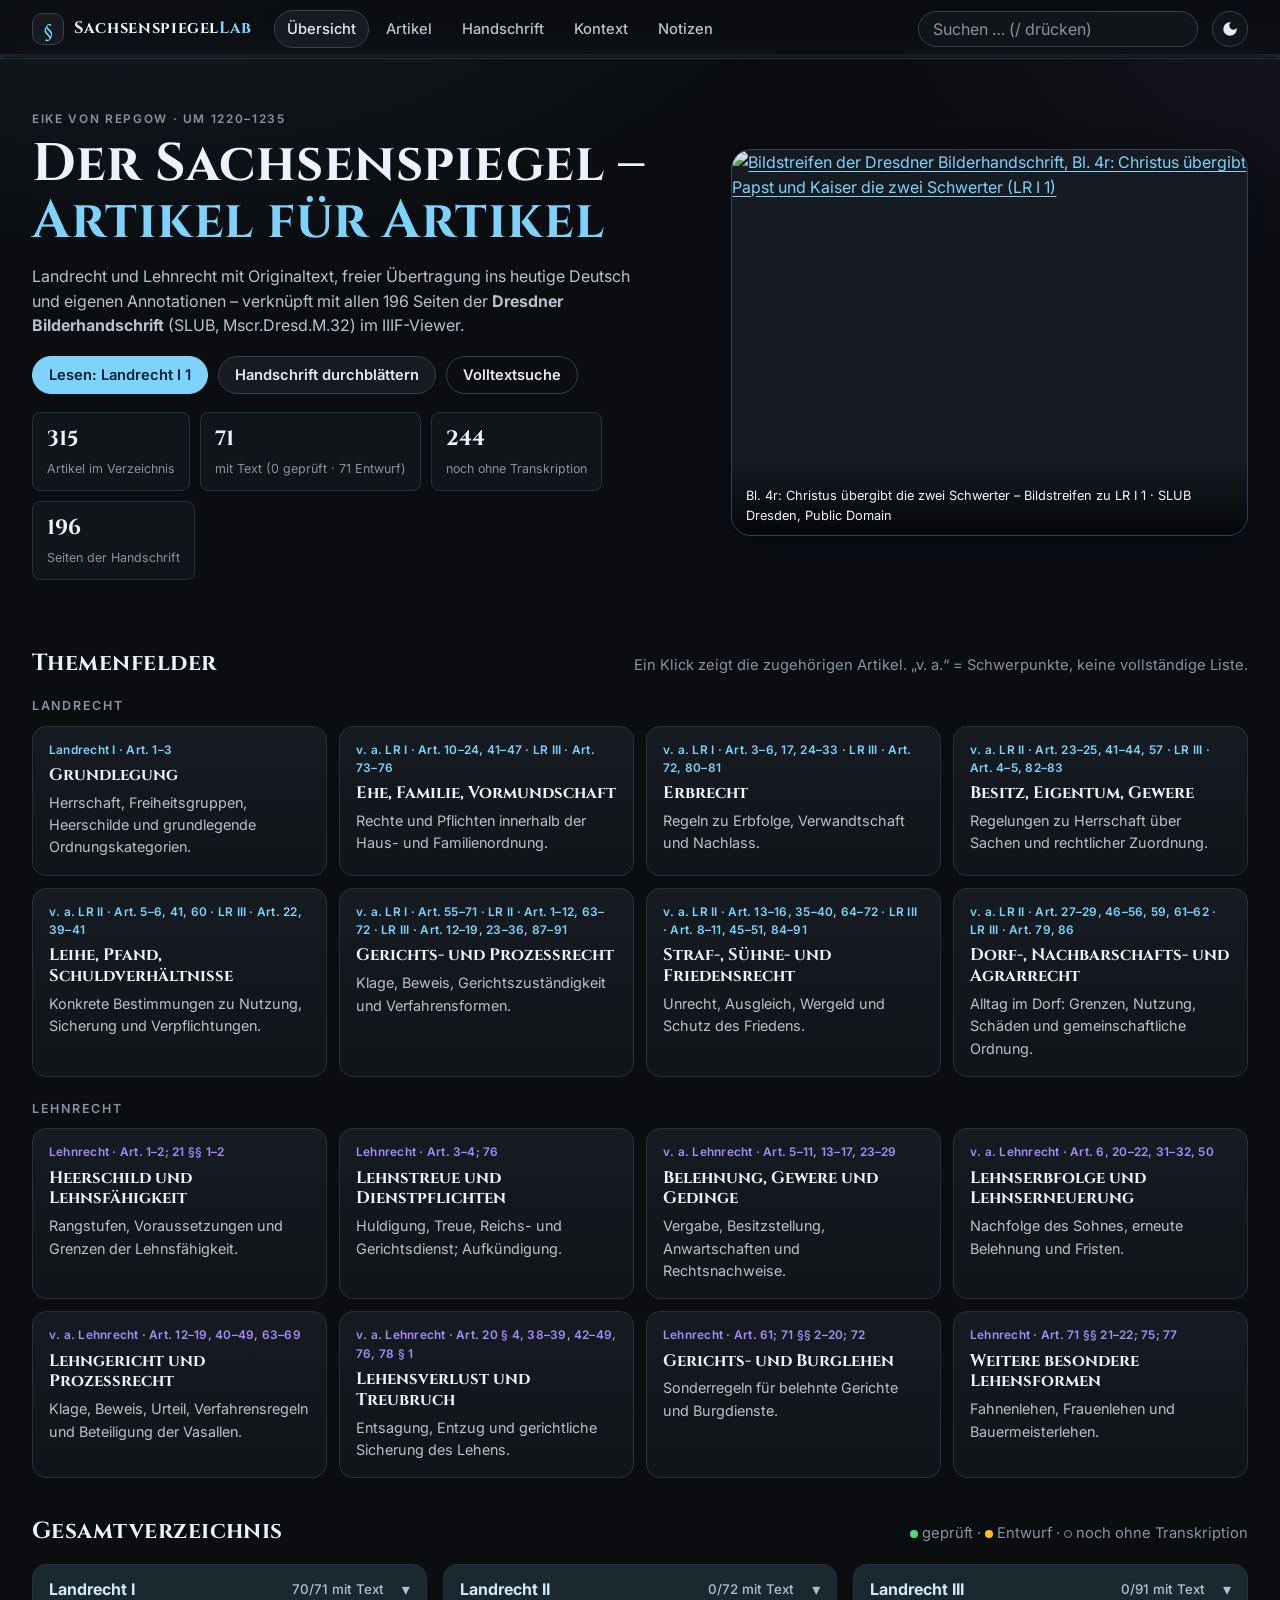
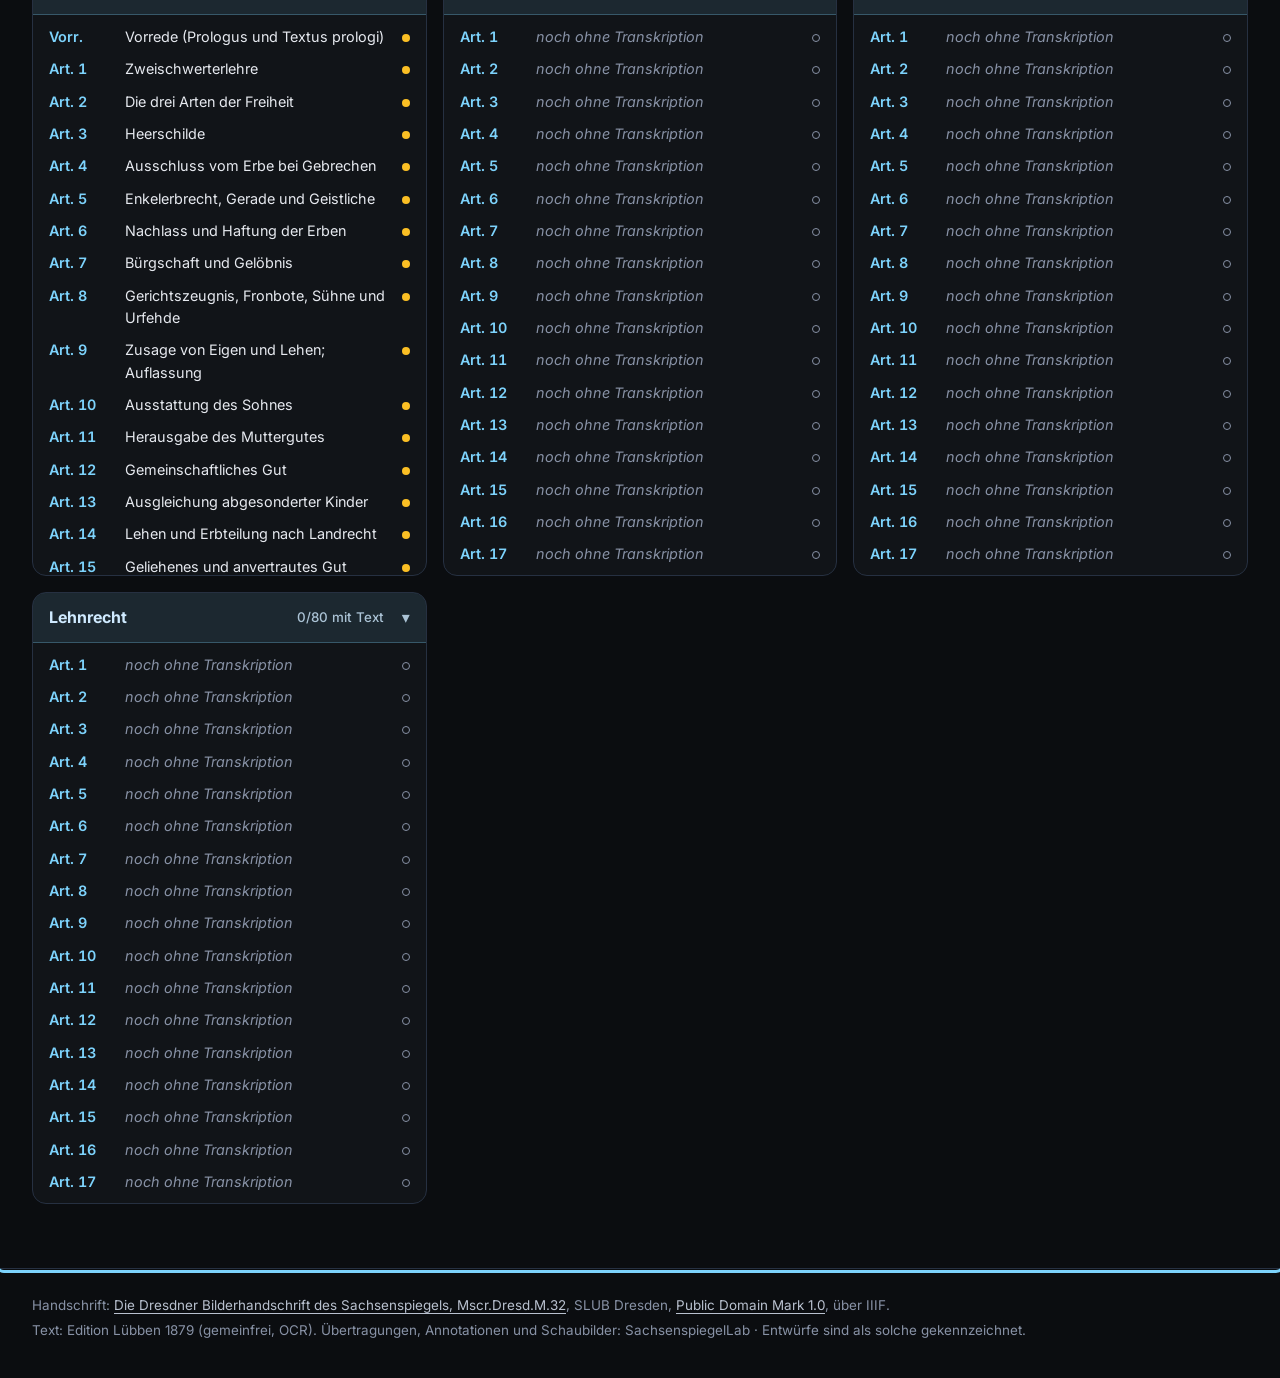
==== index.html @ a77be61c "feat: SachsenspiegelLab Etappe (a) – App-Gerüst, Daten und Landrecht I - Statische App (Hash-Routing" ====
<!doctype html>
<html lang="de" data-theme="dark">
<head>
  <meta charset="utf-8" />
  <meta name="viewport" content="width=device-width, initial-scale=1" />
  <title>SachsenspiegelLab</title>
  <meta name="description" content="Der Sachsenspiegel Artikel für Artikel: Originaltext, Übertragung ins heutige Deutsch, eigene Annotationen und die Dresdner Bilderhandschrift (SLUB) im IIIF-Viewer." />
  <link rel="icon" href="assets/favicon.svg" type="image/svg+xml" />
  <link rel="preconnect" href="https://fonts.googleapis.com" />
  <link rel="preconnect" href="https://fonts.gstatic.com" crossorigin />
  <link href="https://fonts.googleapis.com/css2?family=Cinzel:wght@500;700&family=EB+Garamond:ital,wght@0,400;0,500;1,400&family=Inter:wght@300;400;500;600;700&display=swap" rel="stylesheet" />
  <!-- Gemeinsamer Seitenkopf von datenflix007.github.io (Stil) -->
  <link rel="stylesheet" href="https://datenflix007.github.io/shared/site-shell.css" />
  <link rel="stylesheet" href="css/tokens.css" />
  <link rel="stylesheet" href="css/layout.css" />
  <link rel="stylesheet" href="css/components.css" />
  <script>
    // Theme vor dem ersten Rendern setzen (verhindert Aufblitzen)
    try {
      var t = localStorage.getItem("ssl.theme");
      if (t === "light" || t === "dark") document.documentElement.dataset.theme = t;
    } catch (e) {}
  </script>
  <!-- Gemeinsamer Seitenkopf von datenflix007.github.io -->
  <script src="https://datenflix007.github.io/shared/site-header.js" defer></script>
  <!-- OpenSeadragon 4.1.1 (fixierte Version) für Zoom/Pan der IIIF-Bilder -->
  <script src="https://cdnjs.cloudflare.com/ajax/libs/openseadragon/4.1.1/openseadragon.min.js" defer></script>
  <script type="module" src="js/app.js"></script>
</head>
<body>
  <a class="skip-link" href="#main">Zum Inhalt springen</a>

  <div class="app-bar" role="banner">
    <div class="app-bar__inner">
      <a class="app-brand" href="#home" aria-label="SachsenspiegelLab – Startseite">
        <span class="app-brand__mark" aria-hidden="true">§</span>
        <span class="app-brand__text">Sachsenspiegel<span>Lab</span></span>
      </a>
      <nav class="app-nav" aria-label="Bereiche">
        <a href="#home" data-nav="home">Übersicht</a>
        <a href="#article/lr-i-1" data-nav="article">Artikel</a>
        <a href="#manuscript" data-nav="manuscript">Handschrift</a>
        <a href="#context" data-nav="context">Kontext</a>
        <a href="#notes" data-nav="notes">Notizen</a>
      </nav>
      <form class="app-search" role="search" action="#" data-quick-search>
        <label class="visually-hidden" for="quickSearch">Volltextsuche</label>
        <input id="quickSearch" type="search" placeholder="Suchen … (/ drücken)" autocomplete="off" />
      </form>
      <button class="icon-btn" type="button" data-theme-toggle aria-label="Farbschema wechseln" title="Hell/Dunkel">
        <svg viewBox="0 0 24 24" width="18" height="18" aria-hidden="true"><path fill="currentColor" d="M12 3a9 9 0 1 0 9 9c0-.46-.04-.92-.1-1.36a5.39 5.39 0 0 1-4.4 2.26 5.4 5.4 0 0 1-3.14-9.8c-.44-.06-.9-.1-1.36-.1z"/></svg>
      </button>
    </div>
  </div>

  <main id="main" tabindex="-1">
    <div class="boot" data-boot>
      <span class="boot__spinner" aria-hidden="true"></span>
      <p>Lade Sachsenspiegel …</p>
    </div>
    <noscript><p class="notice">Diese Seite benötigt JavaScript.</p></noscript>
  </main>

  <footer class="app-footer">
    <div class="app-footer__inner">
      <p>
        Handschrift: <a href="https://sachsen.digital/werk/6439" target="_blank" rel="noopener">Die Dresdner Bilderhandschrift des Sachsenspiegels, Mscr.Dresd.M.32</a>,
        SLUB Dresden, <a href="https://creativecommons.org/publicdomain/mark/1.0/" target="_blank" rel="noopener">Public Domain Mark 1.0</a>, über IIIF.
      </p>
      <p>
        Text: Edition Lübben 1879 (gemeinfrei, OCR). Übertragungen, Annotationen und Schaubilder: SachsenspiegelLab · Entwürfe sind als solche gekennzeichnet.
      </p>
    </div>
  </footer>

  <div class="toast" role="status" aria-live="polite" data-toast hidden></div>
</body>
</html>
---- css/tokens.css ----
/* =========================================================
   SachsenspiegelLab – Design Tokens
   Dunkel: angelehnt an datenflix007.github.io (Inter, Cinzel, Cyan/Violett)
   Hell „Pergament“: Indigo + Hellblau der Tafelbilder auf Pergamentgrund
   ========================================================= */

:root {
  --font-ui: Inter, system-ui, -apple-system, "Segoe UI", Roboto, Helvetica, Arial, sans-serif;
  --font-display: Cinzel, "Trajan Pro", Georgia, serif;
  --font-source: "EB Garamond", Garamond, Georgia, "Times New Roman", serif;

  --radius-s: 8px;
  --radius: 14px;
  --radius-l: 20px;
  --maxw: 1320px;
  --gutter: clamp(16px, 3vw, 32px);
  --shell-offset: 0px;
  --appbar-h: 58px;
  --ease: cubic-bezier(.2, .7, .2, 1);

  /* Diagrammfarben (Schaubilder) */
  --c-lehn: #3b82c4;
  --c-land: #2f8f5b;
  --c-heck: #c9902c;
  --c-violet: #8b6fd6;
}

/* ---------- Dunkel (Standard) ---------- */
:root,
:root[data-theme="dark"] {
  color-scheme: dark;
  --bg: #0b0d10;
  --bg-2: #0e1116;
  --surface: #111418;
  --surface-2: #161b22;
  --surface-3: #1c232d;
  --line: #263041;
  --line-strong: #334155;
  --text: #e6e9ef;
  --text-2: #b9c1cf;
  --muted: #8892a6;
  --accent: #7dd3fc;
  --accent-2: #a78bfa;
  --accent-ink: #04202f;
  --heading: #eef2ff;
  --bar: rgba(125, 211, 252, .10);
  --bar-line: rgba(125, 211, 252, .28);
  --bar-text: #cfeaff;
  --source-bg: #14161c;
  --source-text: #efe6cf;
  --mark: rgba(250, 204, 21, .32);
  --ok: #4ade80;
  --warn: #fbbf24;
  --bad: #f87171;
  --shadow: 0 10px 30px rgba(2, 6, 23, .45);
  --glow: radial-gradient(1200px 600px at 10% -10%, rgba(125, 211, 252, .08), transparent 60%),
          radial-gradient(900px 500px at 110% 0%, rgba(167, 139, 250, .08), transparent 60%);
}

/* ---------- Hell „Pergament“ ---------- */
:root[data-theme="light"] {
  color-scheme: light;
  --bg: #f3ecdb;
  --bg-2: #efe6d0;
  --surface: #fbf7ee;
  --surface-2: #f6f0e2;
  --surface-3: #ece3cf;
  --line: #ddd2bb;
  --line-strong: #c9bb9c;
  --text: #1d1b2b;
  --text-2: #3b3850;
  --muted: #6b6679;
  --accent: #1f3a8a;
  --accent-2: #6d4fc2;
  --accent-ink: #ffffff;
  --heading: #16205a;
  --bar: #dce7f7;
  --bar-line: #b9cdeb;
  --bar-text: #16205a;
  --source-bg: #fffaf0;
  --source-text: #2a2117;
  --mark: rgba(234, 179, 8, .35);
  --ok: #15803d;
  --warn: #a16207;
  --bad: #b91c1c;
  --shadow: 0 8px 24px rgba(60, 45, 20, .12);
  --glow: radial-gradient(1000px 500px at 0% -10%, rgba(31, 58, 138, .06), transparent 60%);
}

body.has-datenflix-shell {
  --shell-offset: var(--df-header-height, 66px);
}
---- css/layout.css ----
/* =========================================================
   Layout: Grundgerüst, App-Leiste, Ansichten
   ========================================================= */

* { box-sizing: border-box; }

html { scroll-padding-top: calc(var(--shell-offset) + var(--appbar-h) + 16px); }

body {
  margin: 0;
  min-height: 100vh;
  font-family: var(--font-ui);
  font-size: 16px;
  line-height: 1.55;
  color: var(--text);
  background: var(--glow), var(--bg);
  background-attachment: fixed;
  -webkit-text-size-adjust: 100%;
  text-size-adjust: 100%;
}

/* site-shell setzt overflow-x: hidden auf body – das macht body zum Scroll-Container
   und deaktiviert position: sticky. clip verhindert ebenfalls horizontales Scrollen. */
html body.has-datenflix-shell, html body { overflow-x: clip; }

a { color: var(--accent); text-underline-offset: 3px; }
a:hover { text-decoration-thickness: 2px; }
img { max-width: 100%; display: block; }
button, input, select, textarea { font: inherit; color: inherit; }

:focus-visible { outline: 3px solid var(--accent); outline-offset: 2px; border-radius: 4px; }

.visually-hidden {
  position: absolute !important; width: 1px; height: 1px; padding: 0; margin: -1px;
  overflow: hidden; clip: rect(0 0 0 0); white-space: nowrap; border: 0;
}

.skip-link {
  position: absolute; left: 12px; top: -60px; z-index: 20000;
  background: var(--accent); color: var(--accent-ink); padding: 8px 14px; border-radius: 10px; font-weight: 600;
}
.skip-link:focus { top: 12px; }

/* ---------- App-Leiste ---------- */
.app-bar {
  position: sticky;
  top: var(--shell-offset);
  z-index: 900;
  background: color-mix(in srgb, var(--bg) 82%, transparent);
  -webkit-backdrop-filter: blur(14px);
  backdrop-filter: blur(14px);
  border-bottom: 1px solid var(--line);
}
.app-bar__inner {
  width: min(var(--maxw), 100% - 2 * var(--gutter));
  margin: 0 auto;
  min-height: var(--appbar-h);
  display: flex;
  align-items: center;
  gap: 14px;
}
.app-brand {
  display: inline-flex; align-items: center; gap: 10px;
  color: var(--heading); text-decoration: none; flex: 0 0 auto;
}
.app-brand__mark {
  display: grid; place-items: center; width: 32px; height: 32px; border-radius: 10px;
  font-family: var(--font-source); font-size: 22px; font-weight: 500;
  color: var(--accent); background: var(--surface-2); border: 1px solid var(--line-strong);
}
.app-brand__text { font-family: var(--font-display); font-weight: 700; letter-spacing: .04em; font-size: 1.02rem; }
.app-brand__text span { color: var(--accent); }

.app-nav { display: flex; gap: 4px; margin-left: 8px; }
.app-nav a {
  padding: 7px 12px; border-radius: 999px; color: var(--text-2); text-decoration: none;
  font-size: .92rem; font-weight: 500; border: 1px solid transparent; white-space: nowrap;
}
.app-nav a:hover { color: var(--text); background: var(--surface-2); }
.app-nav a[aria-current="page"] { color: var(--text); background: var(--surface-2); border-color: var(--line-strong); }

.app-search { margin-left: auto; flex: 0 1 280px; min-width: 120px; }
.app-search input {
  width: 100%; height: 36px; padding: 0 14px; border-radius: 999px;
  background: var(--surface); border: 1px solid var(--line-strong); color: var(--text);
}
.app-search input::placeholder { color: var(--muted); }

.icon-btn {
  display: inline-grid; place-items: center; width: 36px; height: 36px; flex: 0 0 auto;
  border-radius: 999px; border: 1px solid var(--line-strong); background: var(--surface); color: var(--text);
  cursor: pointer;
}
.icon-btn:hover { border-color: var(--accent); }

/* ---------- Hauptbereich ---------- */
main { outline: none; }
.page {
  width: min(var(--maxw), 100% - 2 * var(--gutter));
  margin: 0 auto;
  padding: 28px 0 64px;
}
.page--narrow { width: min(980px, 100% - 2 * var(--gutter)); }

.boot { display: grid; place-items: center; gap: 12px; padding: 18vh 0; color: var(--muted); }
.boot__spinner {
  width: 34px; height: 34px; border-radius: 50%;
  border: 3px solid var(--line-strong); border-top-color: var(--accent);
  animation: spin 1s linear infinite;
}
@keyframes spin { to { transform: rotate(360deg); } }

/* ---------- Startseite ---------- */
.hero {
  display: grid; grid-template-columns: 1.3fr 1fr; gap: 28px; align-items: center;
  padding: 18px 0 30px;
}
.hero h1 {
  font-family: var(--font-display); font-weight: 700; color: var(--heading);
  font-size: clamp(2rem, 4.2vw, 3.3rem); line-height: 1.08; margin: 6px 0 14px; letter-spacing: .01em;
}
.hero h1 em { font-style: normal; color: var(--accent); }
.hero p { color: var(--text-2); max-width: 62ch; margin: 0 0 18px; }
.hero__actions { display: flex; flex-wrap: wrap; gap: 10px; }
.hero__visual {
  position: relative; border-radius: var(--radius-l); overflow: hidden; aspect-ratio: 4 / 3;
  border: 1px solid var(--line-strong); box-shadow: var(--shadow); background: var(--surface-2);
}
.hero__visual img { width: 100%; height: 100%; object-fit: cover; object-position: 0 62%; }
.hero__visual figcaption {
  position: absolute; left: 0; right: 0; bottom: 0; padding: 26px 14px 10px; font-size: .8rem; color: #f1f5f9;
  background: linear-gradient(transparent, rgba(0, 0, 0, .78));
}

.section-head { display: flex; align-items: baseline; justify-content: space-between; gap: 12px; margin: 36px 0 14px; flex-wrap: wrap; }
.section-head h2 { margin: 0; font-family: var(--font-display); font-size: 1.45rem; color: var(--heading); letter-spacing: .02em; }
.section-head p { margin: 0; color: var(--muted); font-size: .92rem; }

.theme-groups { display: grid; gap: 22px; }
.theme-group h3 { margin: 0 0 10px; font-size: .78rem; letter-spacing: .14em; text-transform: uppercase; color: var(--muted); font-weight: 600; }
.theme-grid { display: grid; grid-template-columns: repeat(auto-fill, minmax(250px, 1fr)); gap: 12px; }

/* Gesamtverzeichnis */
.toc-full { display: grid; grid-template-columns: repeat(auto-fit, minmax(300px, 1fr)); gap: 16px; align-items: start; }

/* ---------- Artikelansicht ---------- */
.reader {
  width: min(1560px, 100% - 2 * var(--gutter));
  margin: 0 auto;
  display: grid;
  grid-template-columns: 290px minmax(0, 1fr);
  gap: 26px;
  padding: 22px 0 64px;
}
.reader.has-panel { grid-template-columns: 290px minmax(0, 1fr) minmax(320px, 30%); }
.reader__toc {
  position: sticky; top: calc(var(--shell-offset) + var(--appbar-h) + 14px);
  align-self: start; max-height: calc(100vh - var(--shell-offset) - var(--appbar-h) - 28px);
  overflow: auto; padding-right: 4px;
}
.reader__main { min-width: 0; }
.reader__panel {
  position: sticky; top: calc(var(--shell-offset) + var(--appbar-h) + 14px);
  align-self: start; height: calc(100vh - var(--shell-offset) - var(--appbar-h) - 28px);
  min-height: 420px;
}
.reader__toc-toggle { display: none; }

/* ---------- Handschrift ---------- */
.ms-toolbar { display: flex; flex-wrap: wrap; gap: 10px; align-items: center; margin-bottom: 16px; }
.ms-grid { display: grid; grid-template-columns: repeat(auto-fill, minmax(150px, 1fr)); gap: 14px; }
.ms-structure { margin: 26px 0 10px; font-size: .8rem; letter-spacing: .12em; text-transform: uppercase; color: var(--muted); font-weight: 600; grid-column: 1 / -1; }

.viewer-layout { display: grid; grid-template-columns: minmax(0, 1fr) 340px; gap: 18px; }
.viewer-stage {
  position: relative; height: calc(100vh - var(--shell-offset) - var(--appbar-h) - 150px); min-height: 460px;
  border-radius: var(--radius); overflow: hidden; border: 1px solid var(--line-strong); background: #050608;
}
.viewer-side { display: flex; flex-direction: column; gap: 14px; min-width: 0; }

/* ---------- Kontext ---------- */
.diagram-list { display: grid; gap: 26px; }

/* ---------- Fußzeile ---------- */
.app-footer { border-top: 1px solid var(--line); color: var(--muted); font-size: .84rem; }
.app-footer__inner { width: min(var(--maxw), 100% - 2 * var(--gutter)); margin: 0 auto; padding: 22px 0 34px; }
.app-footer p { margin: 4px 0; }
.app-footer a { color: var(--text-2); }

/* ---------- Responsiv ---------- */
/* Mit eingeblendeter Handschrift wird das Verzeichnis unter 1680 px zur Schublade,
   damit Original | Übertragung | Notizen lesbar breit bleiben. */
@media (min-width: 901px) and (max-width: 1679px) {
  .reader.has-panel { grid-template-columns: minmax(0, 1fr) minmax(340px, 34%); }
  .reader.has-panel .reader__toc {
    position: fixed; inset: 0 auto 0 0; width: min(86vw, 340px); max-height: none; z-index: 1200;
    background: var(--surface); border-right: 1px solid var(--line-strong); padding: 18px 14px 40px;
    transform: translateX(-102%); transition: transform .25s var(--ease); box-shadow: var(--shadow);
  }
  .reader.has-panel .reader__toc.is-open { transform: none; }
  .reader.has-panel .reader__toc-toggle { display: inline-flex; }
}
@media (max-width: 1180px) {
  .reader { grid-template-columns: 250px minmax(0, 1fr); }
  .reader.has-panel { grid-template-columns: minmax(0, 1fr); }
  .reader.has-panel .reader__panel { position: relative; top: 0; height: 70vh; }
}

@media (max-width: 900px) {
  /* backdrop-filter würde einen Bezugsrahmen für die fixierte Navigation erzeugen */
  .app-bar { -webkit-backdrop-filter: none; backdrop-filter: none; background: var(--bg); }
  .app-nav { position: fixed; left: 0; right: 0; bottom: 0; z-index: 950; justify-content: space-around; margin: 0;
    padding: 6px 6px calc(6px + env(safe-area-inset-bottom)); background: color-mix(in srgb, var(--bg) 92%, transparent);
    border-top: 1px solid var(--line); -webkit-backdrop-filter: blur(12px); backdrop-filter: blur(12px); }
  .app-nav a { font-size: .8rem; padding: 7px 8px; }
  body { padding-bottom: 64px; }
  .app-brand__text { display: none; }
  .app-search { flex: 1 1 auto; }
  .hero { grid-template-columns: 1fr; }
  .reader, .reader.has-panel { grid-template-columns: minmax(0, 1fr); gap: 14px; }
  .reader__toc { position: fixed; inset: 0 auto 0 0; width: min(86vw, 340px); max-height: none; z-index: 1200;
    background: var(--surface); border-right: 1px solid var(--line-strong); padding: 18px 14px 90px;
    transform: translateX(-102%); transition: transform .25s var(--ease); box-shadow: var(--shadow); }
  .reader__toc.is-open { transform: none; }
  .reader__toc-toggle { display: inline-flex; }
  .reader__panel { display: none; }
  .viewer-layout { grid-template-columns: 1fr; }
  .viewer-stage { height: 62vh; min-height: 340px; }
}

@media (prefers-reduced-motion: reduce) {
  * { animation-duration: .01ms !important; transition-duration: .01ms !important; scroll-behavior: auto !important; }
}
---- css/components.css ----
/* =========================================================
   Komponenten
   ========================================================= */

/* ---------- Buttons, Chips, Badges ---------- */
.btn {
  display: inline-flex; align-items: center; gap: 8px; min-height: 38px; padding: 0 16px;
  border-radius: 999px; border: 1px solid var(--line-strong); background: var(--surface-2);
  color: var(--text); font-weight: 600; font-size: .92rem; text-decoration: none; cursor: pointer;
  transition: border-color .15s, background .15s, transform .15s;
}
.btn:hover { border-color: var(--accent); }
.btn:active { transform: translateY(1px); }
.btn--primary { background: var(--accent); color: var(--accent-ink); border-color: var(--accent); }
.btn--primary:hover { filter: brightness(1.06); }
.btn--ghost { background: transparent; }
.btn--small { min-height: 30px; padding: 0 11px; font-size: .82rem; }
.btn[disabled] { opacity: .45; cursor: not-allowed; }

.chip {
  display: inline-flex; align-items: center; gap: 6px; padding: 3px 10px; border-radius: 999px;
  font-size: .76rem; font-weight: 600; letter-spacing: .02em; border: 1px solid var(--line-strong);
  color: var(--text-2); background: var(--surface-2); white-space: nowrap;
}
.chip--link { text-decoration: none; cursor: pointer; }
.chip--link:hover { border-color: var(--accent); color: var(--text); }

.badge { display: inline-flex; align-items: center; gap: 6px; padding: 2px 9px; border-radius: 999px; font-size: .72rem; font-weight: 700; letter-spacing: .03em; text-transform: uppercase; border: 1px solid currentColor; }
.badge::before { content: ""; width: 7px; height: 7px; border-radius: 50%; background: currentColor; }
.badge--verified { color: var(--ok); }
.badge--draft { color: var(--warn); }
.badge--missing { color: var(--muted); }
.badge--plain::before { display: none; }

.eyebrow { font-size: .74rem; letter-spacing: .14em; text-transform: uppercase; color: var(--muted); font-weight: 600; }

.notice {
  padding: 12px 16px; border-radius: var(--radius-s); border: 1px dashed var(--line-strong);
  background: var(--surface); color: var(--text-2); font-size: .92rem;
}
.notice--warn { border-style: solid; border-color: color-mix(in srgb, var(--warn) 55%, transparent); }

/* ---------- Karten ---------- */
.card {
  background: var(--surface); border: 1px solid var(--line); border-radius: var(--radius);
  padding: 16px 18px;
}
.theme-card {
  display: flex; flex-direction: column; gap: 6px; text-align: left; cursor: pointer;
  background: linear-gradient(180deg, var(--surface-2), var(--surface)); border: 1px solid var(--line);
  border-radius: var(--radius); padding: 14px 16px 16px; color: var(--text); text-decoration: none;
  transition: border-color .15s, transform .2s var(--ease), box-shadow .2s;
}
.theme-card:hover, .theme-card:focus-visible { border-color: var(--accent); transform: translateY(-2px); box-shadow: var(--shadow); }
.theme-card__meta { font-size: .74rem; color: var(--accent); font-weight: 600; letter-spacing: .02em; }
.theme-card__title { font-family: var(--font-display); font-weight: 700; font-size: 1.04rem; color: var(--heading); line-height: 1.25; }
.theme-card__text { font-size: .9rem; color: var(--text-2); }
.theme-card[data-group="lehnrecht"] .theme-card__meta { color: var(--accent-2); }

.stat-row { display: flex; flex-wrap: wrap; gap: 10px; margin-top: 18px; }
.stat { padding: 10px 14px; border-radius: var(--radius-s); background: var(--surface); border: 1px solid var(--line); min-width: 110px; }
.stat b { display: block; font-size: 1.3rem; font-family: var(--font-display); color: var(--heading); }
.stat span { font-size: .78rem; color: var(--muted); }

/* ---------- Inhaltsverzeichnis (gesetze-im-internet-Stil) ---------- */
.toc-book { background: var(--surface); border: 1px solid var(--line); border-radius: var(--radius); overflow: hidden; }
.toc-book > summary {
  list-style: none; cursor: pointer; display: flex; align-items: center; justify-content: space-between; gap: 10px;
  padding: 12px 16px; background: var(--bar); border-bottom: 1px solid var(--bar-line); color: var(--bar-text);
  font-weight: 700;
}
.toc-book > summary::-webkit-details-marker { display: none; }
.toc-book > summary::after { content: "▾"; transition: transform .2s; opacity: .8; }
.toc-book:not([open]) > summary::after { transform: rotate(-90deg); }
.toc-book > summary small { font-weight: 500; opacity: .8; margin-left: auto; margin-right: 8px; }
.toc-list { list-style: none; margin: 0; padding: 6px 0; max-height: 560px; overflow: auto; }
.toc-list li a {
  display: grid; grid-template-columns: 68px 1fr auto; gap: 8px; align-items: baseline;
  padding: 5px 16px; color: var(--text-2); text-decoration: none; font-size: .9rem;
}
.toc-list li a:hover { background: var(--surface-2); color: var(--text); }
.toc-list li a .num { color: var(--accent); font-weight: 600; font-variant-numeric: tabular-nums; }
.toc-list li a .ttl { color: var(--text); }
.toc-list li a.is-missing .ttl { color: var(--muted); font-style: italic; }
.toc-list li a[aria-current="page"] { background: var(--bar); color: var(--text); box-shadow: inset 3px 0 0 var(--accent); }
.toc-dot { width: 8px; height: 8px; border-radius: 50%; background: var(--muted); }
.toc-dot--draft { background: var(--warn); }
.toc-dot--verified { background: var(--ok); }
.toc-dot--missing { background: transparent; border: 1px solid var(--muted); }

.reader__toc .toc-book { margin-bottom: 10px; }
.reader__toc .toc-list { max-height: none; }
.reader__toc .toc-list li a { grid-template-columns: 56px 1fr auto; padding: 4px 12px; font-size: .84rem; }
.toc-filter { display: flex; gap: 6px; flex-wrap: wrap; margin: 0 0 10px; }
.toc-filter input { flex: 1 1 140px; height: 32px; border-radius: 999px; border: 1px solid var(--line-strong); background: var(--surface); padding: 0 12px; color: var(--text); }

/* ---------- Artikelkopf ---------- */
.art-head { margin-bottom: 18px; }
.art-head__crumbs { display: flex; flex-wrap: wrap; gap: 8px; align-items: center; margin-bottom: 8px; }
.art-head h1 { font-family: var(--font-display); font-weight: 700; color: var(--heading); margin: 6px 0 4px; font-size: clamp(1.5rem, 2.6vw, 2.2rem); line-height: 1.15; }
.art-head__sub { color: var(--muted); font-size: .9rem; display: flex; gap: 10px; flex-wrap: wrap; align-items: center; }

.bar {
  display: inline-block; padding: 8px 16px; border-radius: 12px; margin: 0 0 10px;
  background: var(--bar); border: 1px solid var(--bar-line); color: var(--bar-text);
  font-family: var(--font-display); font-weight: 700; font-size: 1rem; letter-spacing: .02em;
}
.art-summary { display: grid; grid-template-columns: 1.3fr 1fr; gap: 18px; margin: 18px 0 8px; }
.keypoints { margin: 0; padding: 0; list-style: none; display: grid; gap: 6px; }
.keypoints li { position: relative; padding-left: 20px; color: var(--text); }
.keypoints li::before { content: ""; position: absolute; left: 2px; top: .58em; width: 8px; height: 8px; background: var(--accent); border-radius: 2px; }
.significance { color: var(--text); font-size: 1.02rem; }
.meta-source { font-size: .76rem; color: var(--muted); margin-top: 6px; }

.art-tools { display: flex; flex-wrap: wrap; gap: 8px; align-items: center; margin: 18px 0 12px; }
.art-tools .spacer { flex: 1; }

/* ---------- Paragraphen-Zeilen ---------- */
.sec-cols-head, .sec-row {
  display: grid; grid-template-columns: minmax(0, 1.05fr) minmax(0, 1fr) minmax(0, .82fr); gap: 0;
}
.sec-cols-head { position: sticky; top: calc(var(--shell-offset) + var(--appbar-h)); z-index: 5;
  background: color-mix(in srgb, var(--bg) 92%, transparent); -webkit-backdrop-filter: blur(8px); backdrop-filter: blur(8px);
  border-bottom: 1px solid var(--line); }
.sec-cols-head div { padding: 8px 16px; font-size: .74rem; letter-spacing: .12em; text-transform: uppercase; color: var(--muted); font-weight: 600; }

.sec-row { border-bottom: 1px solid var(--line); scroll-margin-top: calc(var(--shell-offset) + var(--appbar-h) + 44px); }
.sec-row:target, .sec-row.is-flash { animation: flash 1.6s var(--ease); }
@keyframes flash { 0% { background: var(--bar); } 100% { background: transparent; } }
.sec-cell { padding: 16px; min-width: 0; }
.sec-cell + .sec-cell { border-left: 1px solid var(--line); }
.sec-num { display: flex; align-items: center; gap: 8px; margin-bottom: 8px; font-size: .78rem; color: var(--muted); }
.sec-num b { color: var(--accent); font-size: .92rem; white-space: nowrap; }
.sec-num { flex-wrap: wrap; }
.sec-num a { color: inherit; text-decoration: none; }
.sec-num a:hover { color: var(--accent); }

.src-text {
  font-family: var(--font-source); font-size: 1.14rem; line-height: 1.6; color: var(--source-text);
  hyphens: auto; -webkit-hyphens: auto;
}
.sec-cell--src { background: var(--source-bg); }
.trans-text { font-size: 1rem; line-height: 1.62; color: var(--text); hyphens: auto; -webkit-hyphens: auto; }
.sec-meta { margin-top: 10px; display: flex; flex-wrap: wrap; gap: 6px; }
.empty-text { color: var(--muted); font-style: italic; }

.sec-cell--notes { background: color-mix(in srgb, var(--surface) 60%, transparent); }

mark, .hit { background: var(--mark); color: inherit; border-radius: 3px; padding: 0 1px; }

.mobile-tabs { display: none; }

.art-pager { display: flex; justify-content: space-between; gap: 12px; margin-top: 26px; }
.art-pager a { flex: 1 1 0; padding: 14px 16px; border-radius: var(--radius); border: 1px solid var(--line); background: var(--surface); text-decoration: none; color: var(--text); }
.art-pager a:hover { border-color: var(--accent); }
.art-pager a small { display: block; color: var(--muted); font-size: .76rem; text-transform: uppercase; letter-spacing: .1em; }
.art-pager a.next { text-align: right; }

/* ---------- Annotationen ---------- */
.notes { display: grid; gap: 8px; }
.note {
  border: 1px solid var(--line); border-left: 3px solid var(--accent-2); background: var(--surface);
  border-radius: 10px; padding: 8px 10px; font-size: .9rem;
}
.note__text { white-space: pre-wrap; overflow-wrap: anywhere; }
.note__foot { display: flex; flex-wrap: wrap; gap: 6px; align-items: center; margin-top: 6px; font-size: .74rem; color: var(--muted); }
.note__foot .spacer { flex: 1; }
.note__tag { padding: 1px 8px; border-radius: 999px; background: var(--surface-3); color: var(--text-2); }
.link-btn { background: none; border: 0; padding: 2px 4px; color: var(--accent); cursor: pointer; font-size: .78rem; border-radius: 6px; }
.link-btn:hover { text-decoration: underline; }
.link-btn--danger { color: var(--bad); }
.note-form { display: grid; gap: 6px; }
.note-form textarea, .note-form input, .field {
  width: 100%; border-radius: 10px; border: 1px solid var(--line-strong); background: var(--surface);
  padding: 8px 10px; color: var(--text); font-size: .9rem;
}
.note-form textarea { min-height: 70px; resize: vertical; }
.note-form__row { display: flex; gap: 6px; justify-content: flex-end; flex-wrap: wrap; }
.add-note { width: 100%; justify-content: center; border-style: dashed; background: transparent; color: var(--muted); }
.add-note:hover { color: var(--text); }
.note--region { border-left-color: var(--warn); }

/* ---------- Handschrift: Galerie ---------- */
.ms-thumb {
  display: flex; flex-direction: column; text-decoration: none; color: var(--text);
  background: var(--surface); border: 1px solid var(--line); border-radius: 12px; overflow: hidden;
  transition: border-color .15s, transform .2s var(--ease);
}
.ms-thumb:hover, .ms-thumb:focus-visible { border-color: var(--accent); transform: translateY(-2px); }
.ms-thumb__img { aspect-ratio: 1000 / 1317; background: var(--surface-3); overflow: hidden; }
.ms-thumb__img img { width: 100%; height: 100%; object-fit: cover; }
.ms-thumb__body { padding: 8px 10px 10px; display: grid; gap: 4px; }
.ms-thumb__top { display: flex; justify-content: space-between; gap: 6px; font-size: .8rem; }
.ms-thumb__top b { font-variant-numeric: tabular-nums; }
.ms-thumb__top span { color: var(--muted); }
.ms-thumb__arts { font-size: .74rem; color: var(--accent); min-height: 1.2em; }
.ms-thumb.is-current { outline: 2px solid var(--accent); }

.osd-wrap { position: absolute; inset: 0; width: 100%; height: 100%; }
.osd-host, [data-ms-stage] { overflow: hidden; }
.viewer-stage .viewer-fallback { width: 100%; height: 100%; object-fit: contain; }
.viewer-controls {
  position: absolute; z-index: 5; left: 12px; top: 12px; display: flex; gap: 6px; flex-wrap: wrap;
}
.viewer-controls .icon-btn { background: rgba(10, 12, 16, .78); color: #e6e9ef; border-color: rgba(255, 255, 255, .2); }
.viewer-label {
  position: absolute; z-index: 5; right: 12px; top: 12px; padding: 6px 12px; border-radius: 999px;
  background: rgba(10, 12, 16, .78); color: #e6e9ef; font-size: .84rem; font-weight: 600; border: 1px solid rgba(255, 255, 255, .2);
}
.viewer-hint { position: absolute; z-index: 5; left: 12px; bottom: 12px; padding: 6px 10px; border-radius: 8px; background: rgba(10, 12, 16, .78); color: #e6e9ef; font-size: .76rem; }
.viewer-stage.is-drawing { cursor: crosshair; }
.region-overlay {
  border: 2px solid #fbbf24; background: rgba(251, 191, 36, .12); border-radius: 3px; cursor: pointer;
  box-sizing: border-box;
}
.region-overlay--project { border-color: #7dd3fc; background: rgba(125, 211, 252, .12); }
.region-overlay.is-active { background: rgba(251, 191, 36, .32); border-width: 3px; }
.region-overlay__label {
  position: absolute; left: -2px; top: -22px; padding: 1px 6px; border-radius: 4px; font: 700 11px/16px var(--font-ui);
  background: #fbbf24; color: #111; white-space: nowrap;
}
.region-overlay--project .region-overlay__label { background: #7dd3fc; }
.draw-rect { position: absolute; border: 2px dashed #fbbf24; background: rgba(251, 191, 36, .15); pointer-events: none; z-index: 6; }

.side-card { background: var(--surface); border: 1px solid var(--line); border-radius: var(--radius); padding: 14px 16px; }
.side-card h2, .side-card h3 { margin: 0 0 8px; font-size: .78rem; letter-spacing: .12em; text-transform: uppercase; color: var(--muted); }
.side-card ul { margin: 0; padding-left: 18px; }
.side-card ol .link-btn { display: inline; text-align: left; }
.side-card .row { display: flex; gap: 8px; flex-wrap: wrap; align-items: center; }

.pager-inline { display: flex; gap: 6px; align-items: center; flex-wrap: wrap; }
.pager-inline input { width: 110px; height: 36px; border-radius: 999px; border: 1px solid var(--line-strong); background: var(--surface); padding: 0 12px; color: var(--text); }

.filmstrip { display: flex; gap: 8px; overflow-x: auto; padding: 10px 2px 4px; scroll-snap-type: x proximity; }
.filmstrip a { flex: 0 0 66px; scroll-snap-align: center; border-radius: 6px; overflow: hidden; border: 2px solid transparent; opacity: .75; }
.filmstrip a.is-current { border-color: var(--accent); opacity: 1; }
.filmstrip a:hover { opacity: 1; }
.filmstrip img { width: 66px; height: 87px; object-fit: cover; }

/* Mini-Panel in der Artikelansicht */
.ms-panel { height: 100%; display: flex; flex-direction: column; background: var(--surface); border: 1px solid var(--line); border-radius: var(--radius); overflow: hidden; }
.ms-panel__head { display: flex; align-items: center; gap: 8px; padding: 8px 10px; border-bottom: 1px solid var(--line); flex-wrap: wrap; }
.ms-panel__head strong { font-size: .9rem; }
.ms-panel__head .spacer { flex: 1; }
.ms-panel__stage { position: relative; flex: 1; background: #050608; min-height: 300px; }
.ms-panel__foot { padding: 6px 10px; font-size: .74rem; color: var(--muted); border-top: 1px solid var(--line); }

/* ---------- Suche ---------- */
.search-form { display: grid; gap: 10px; margin-bottom: 18px; }
.search-form__main { display: flex; gap: 8px; flex-wrap: wrap; }
.search-form__main input[type="search"] { flex: 1 1 320px; height: 46px; border-radius: 999px; border: 1px solid var(--line-strong); background: var(--surface); padding: 0 18px; font-size: 1.02rem; color: var(--text); }
.search-opts { display: flex; flex-wrap: wrap; gap: 8px 16px; font-size: .88rem; color: var(--text-2); align-items: center; }
.search-opts label { display: inline-flex; align-items: center; gap: 6px; cursor: pointer; }
.search-opts select { border-radius: 999px; border: 1px solid var(--line-strong); background: var(--surface); padding: 4px 10px; color: var(--text); }
.search-info { color: var(--muted); font-size: .9rem; margin-bottom: 10px; }
.search-error { color: var(--bad); }
.results { display: grid; gap: 10px; }
.result { display: block; text-decoration: none; color: var(--text); background: var(--surface); border: 1px solid var(--line); border-radius: var(--radius); padding: 12px 16px; }
.result:hover, .result:focus-visible { border-color: var(--accent); }
.result__head { display: flex; flex-wrap: wrap; gap: 8px; align-items: center; margin-bottom: 4px; }
.result__head b { color: var(--accent); }
.result__field { font-size: .72rem; text-transform: uppercase; letter-spacing: .1em; color: var(--muted); }
.result__ctx { font-size: .93rem; color: var(--text-2); }
.result__ctx.src { font-family: var(--font-source); font-size: 1.04rem; color: var(--source-text); }

/* ---------- Kontext / Schaubilder ---------- */
.diagram { background: var(--surface); border: 1px solid var(--line); border-radius: var(--radius-l); padding: clamp(16px, 2.4vw, 28px); }
.diagram__head { display: flex; flex-wrap: wrap; align-items: baseline; gap: 10px 14px; margin-bottom: 14px; }
.diagram__head h2 { margin: 0; font-family: var(--font-display); color: var(--heading); font-size: clamp(1.2rem, 2vw, 1.55rem); letter-spacing: .02em; }
.diagram__sub { color: var(--muted); margin: 0 0 16px; }
.diagram__links { display: flex; flex-wrap: wrap; gap: 6px; margin-top: 16px; align-items: center; }
.diagram__links span { font-size: .8rem; color: var(--muted); }
.flag { display: inline-block; padding: 3px 10px; border-radius: 999px; font-size: .74rem; font-weight: 700; border: 1px solid; }
.flag--research { color: var(--c-heck); border-color: currentColor; }
.flag--heuristic { color: var(--accent-2); border-color: currentColor; }
.flag--recon { color: var(--warn); border-color: currentColor; }

.ladder { display: grid; grid-template-columns: minmax(0, 360px) minmax(0, 1fr); gap: 6px 18px; align-items: center; }
.ladder__step {
  position: relative; padding: 10px 14px; border-radius: 12px; text-align: center; font-weight: 700;
  border: 2px solid var(--c-lehn); background: color-mix(in srgb, var(--c-lehn) 16%, var(--surface)); color: var(--heading);
}
.ladder__step:not(.is-last)::after {
  content: ""; position: absolute; left: 50%; bottom: -10px; transform: translateX(-50%);
  border: 6px solid transparent; border-top: 7px solid var(--c-lehn); z-index: 1;
}
.ladder__step.is-open { border-style: dashed; }
.ladder__note { color: var(--text-2); font-size: .9rem; }
.ladder__foot { grid-column: 1 / -1; margin-top: 10px; padding: 12px; text-align: center; border-radius: 12px; border: 2px solid var(--c-lehn); font-weight: 700; color: var(--heading); }

.box-grid { display: grid; grid-template-columns: repeat(auto-fit, minmax(230px, 1fr)); gap: 12px; }
.box { border-radius: 14px; padding: 14px 16px; border: 2px solid var(--line-strong); background: var(--surface-2); }
.box h3 { margin: 0 0 6px; font-size: 1.02rem; color: var(--heading); }
.box p, .box ul { margin: 0; color: var(--text-2); font-size: .92rem; }
.box ul { padding-left: 18px; }
.box--lehn { border-color: var(--c-lehn); background: color-mix(in srgb, var(--c-lehn) 10%, var(--surface)); }
.box--land { border-color: var(--c-land); background: color-mix(in srgb, var(--c-land) 10%, var(--surface)); }
.box--heck { border-color: var(--c-heck); background: color-mix(in srgb, var(--c-heck) 11%, var(--surface)); }
.box--violet { border-color: var(--c-violet); background: color-mix(in srgb, var(--c-violet) 10%, var(--surface)); }
.box--key { grid-column: 1 / -1; border-color: var(--bar-line); background: var(--bar); }

.svg-diagram { width: 100%; height: auto; display: block; }
.svg-diagram text { font-family: var(--font-ui); fill: var(--text); }
.svg-diagram .muted { fill: var(--muted); }

.data-table { width: 100%; border-collapse: separate; border-spacing: 0; font-size: .93rem; }
.data-table th { text-align: left; padding: 10px 12px; background: var(--bar); color: var(--bar-text); font-weight: 700; border-bottom: 1px solid var(--bar-line); }
.data-table th:first-child { border-top-left-radius: 10px; }
.data-table th:last-child { border-top-right-radius: 10px; }
.data-table td { padding: 10px 12px; border-bottom: 1px solid var(--line); vertical-align: top; }
.data-table tr:nth-child(even) td { background: color-mix(in srgb, var(--surface-2) 60%, transparent); }
.table-wrap { overflow-x: auto; }

.legend { display: flex; flex-wrap: wrap; gap: 8px 14px; font-size: .84rem; color: var(--text-2); margin-top: 10px; }
.legend button { display: inline-flex; align-items: center; gap: 6px; background: none; border: 0; color: inherit; cursor: pointer; padding: 2px 4px; border-radius: 6px; }
.legend button[aria-pressed="false"] { opacity: .4; }
.legend i { width: 14px; height: 4px; border-radius: 2px; display: inline-block; }

/* ---------- Notizen-Übersicht / Dialog ---------- */
.notes-table td:first-child { white-space: nowrap; }
dialog.modal { border: 1px solid var(--line-strong); border-radius: var(--radius); background: var(--surface); color: var(--text); padding: 20px; max-width: min(560px, 92vw); box-shadow: var(--shadow); }
dialog.modal::backdrop { background: rgba(0, 0, 0, .55); }
dialog.modal h2 { margin: 0 0 8px; font-size: 1.15rem; }
dialog.modal .row { display: flex; gap: 8px; justify-content: flex-end; flex-wrap: wrap; margin-top: 14px; }

.toast {
  position: fixed; left: 50%; bottom: 84px; transform: translateX(-50%); z-index: 3000;
  padding: 10px 16px; border-radius: 999px; background: var(--surface-3); color: var(--text);
  border: 1px solid var(--line-strong); box-shadow: var(--shadow); font-size: .9rem;
}

/* ---------- Mobil: Tabs in der Artikelansicht ---------- */
@media (max-width: 900px) {
  .art-summary { grid-template-columns: 1fr; }
  .mobile-tabs {
    display: flex; gap: 4px; position: sticky; top: calc(var(--shell-offset) + var(--appbar-h)); z-index: 6;
    background: color-mix(in srgb, var(--bg) 94%, transparent); padding: 8px 0; -webkit-backdrop-filter: blur(8px); backdrop-filter: blur(8px);
    overflow-x: auto;
  }
  .mobile-tabs button {
    flex: 1 0 auto; padding: 8px 12px; border-radius: 999px; border: 1px solid var(--line-strong);
    background: var(--surface); color: var(--text-2); font-weight: 600; font-size: .84rem; cursor: pointer;
  }
  .mobile-tabs button[aria-selected="true"] { background: var(--accent); color: var(--accent-ink); border-color: var(--accent); }
  .sec-cols-head { display: none; }
  .sec-row { grid-template-columns: 1fr; }
  .sec-cell + .sec-cell { border-left: 0; }
  .reader[data-tab="src"] .sec-cell:not(.sec-cell--src),
  .reader[data-tab="trans"] .sec-cell:not(.sec-cell--trans),
  .reader[data-tab="notes"] .sec-cell:not(.sec-cell--notes) { display: none; }
  .reader[data-tab="ms"] .sec-list, .reader[data-tab="ms"] .sec-cols-head { display: none; }
  .reader[data-tab="ms"] .reader__panel { display: block; position: relative; top: 0; height: 72vh; }
  .ladder { grid-template-columns: 1fr; }
  .ladder__note { margin: -2px 0 8px; text-align: center; }
  .art-pager { flex-direction: column; }
}
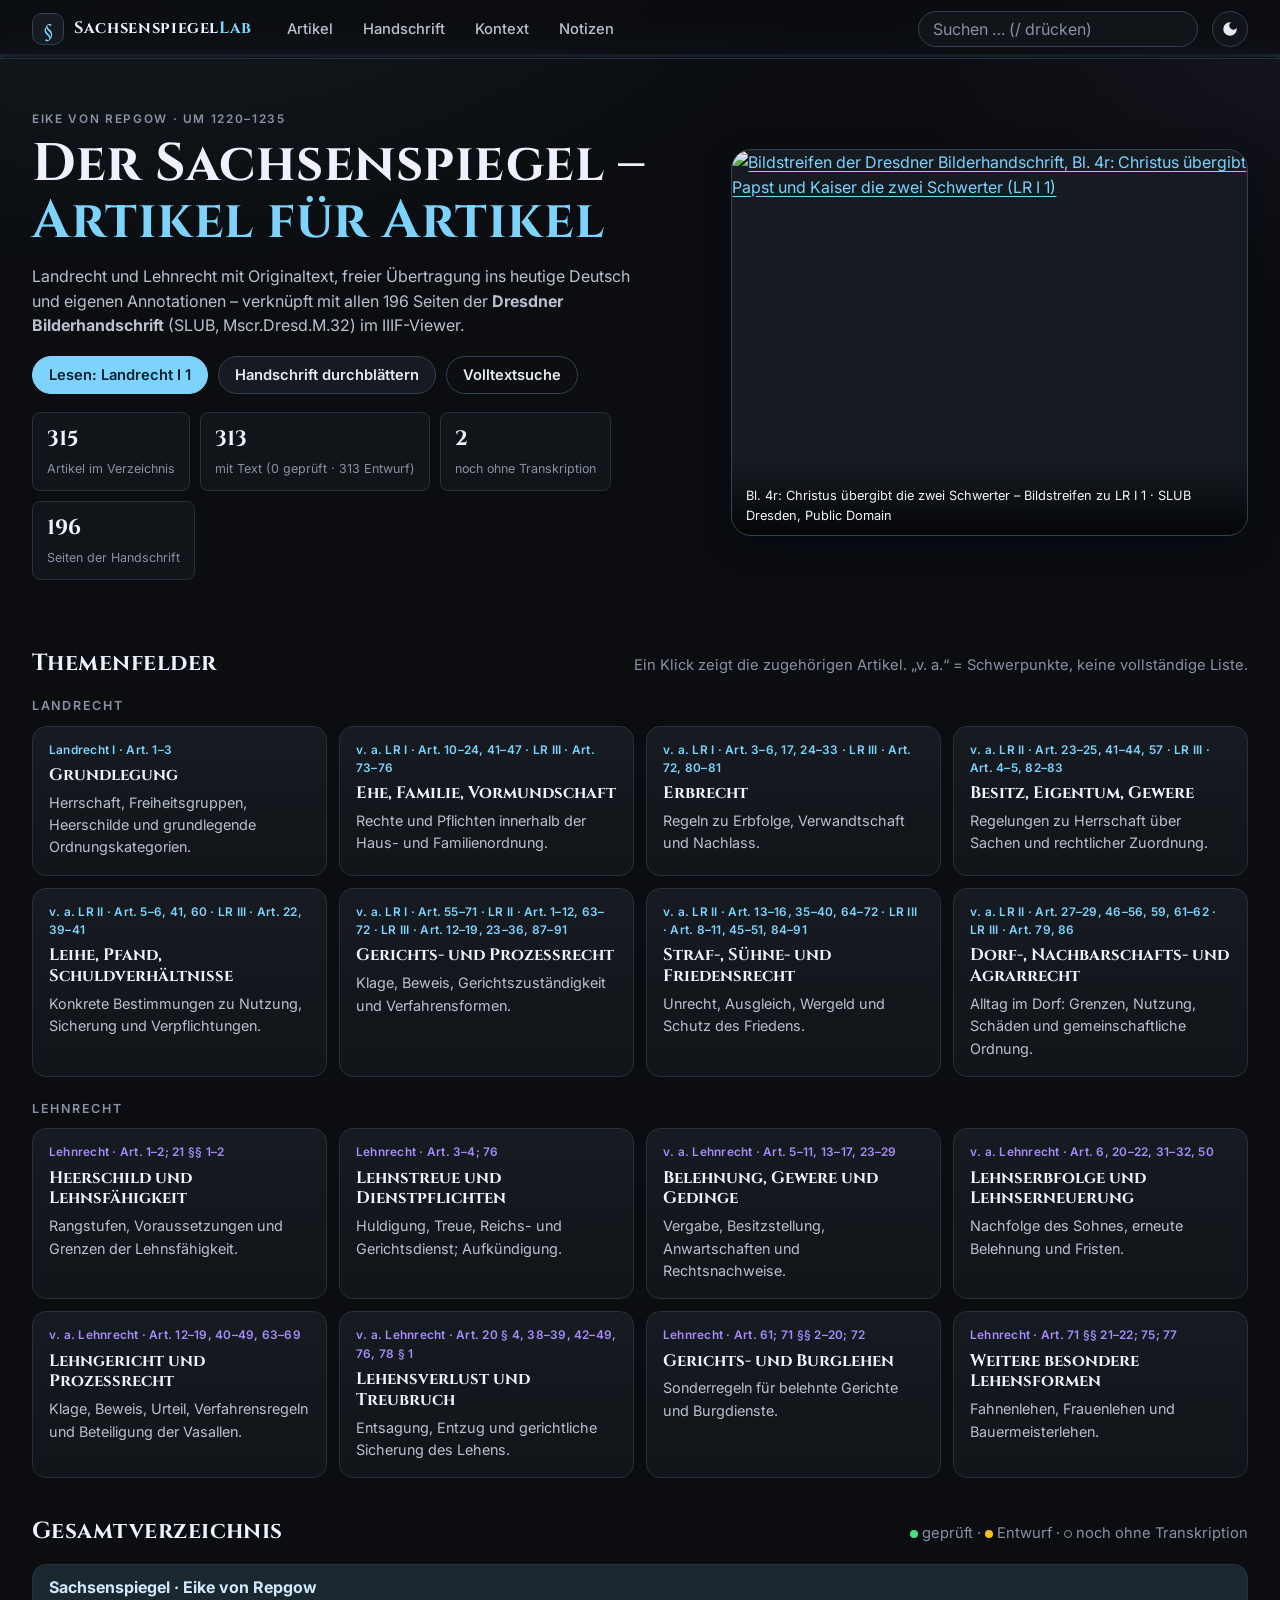
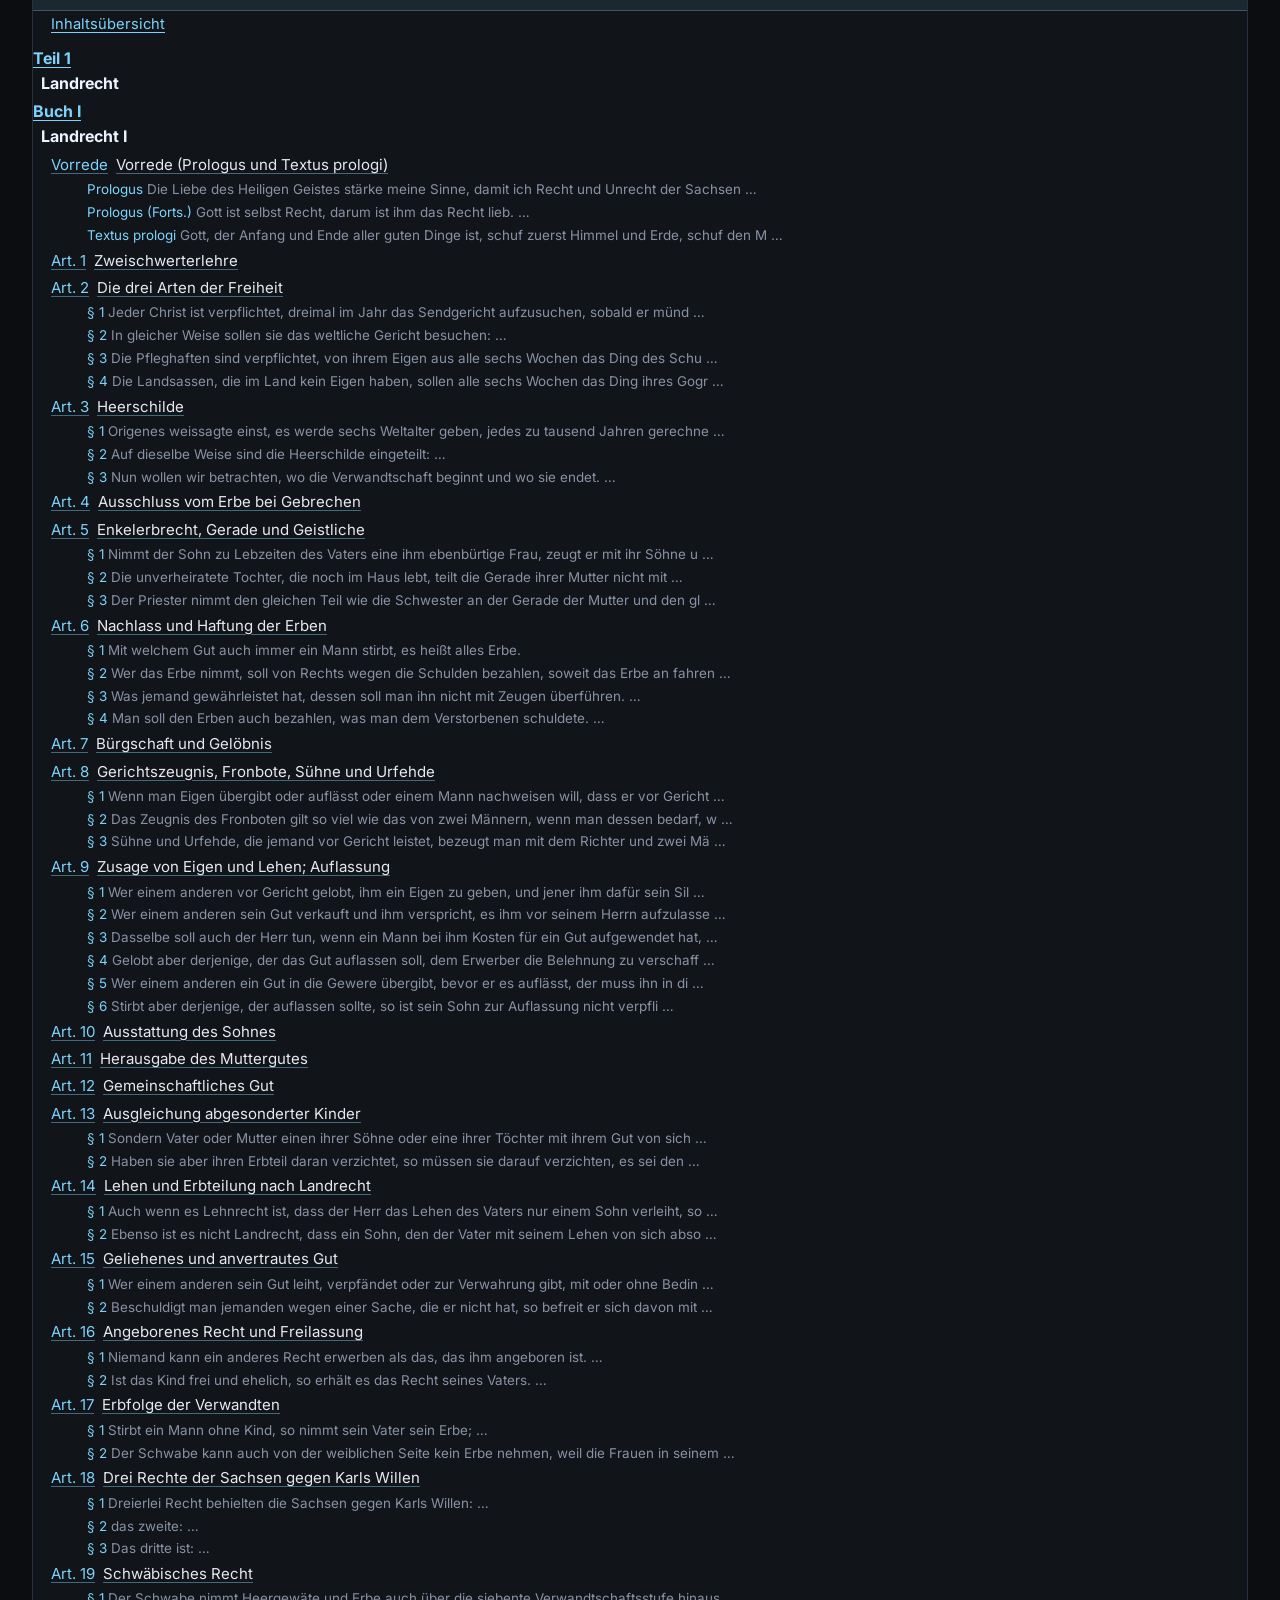
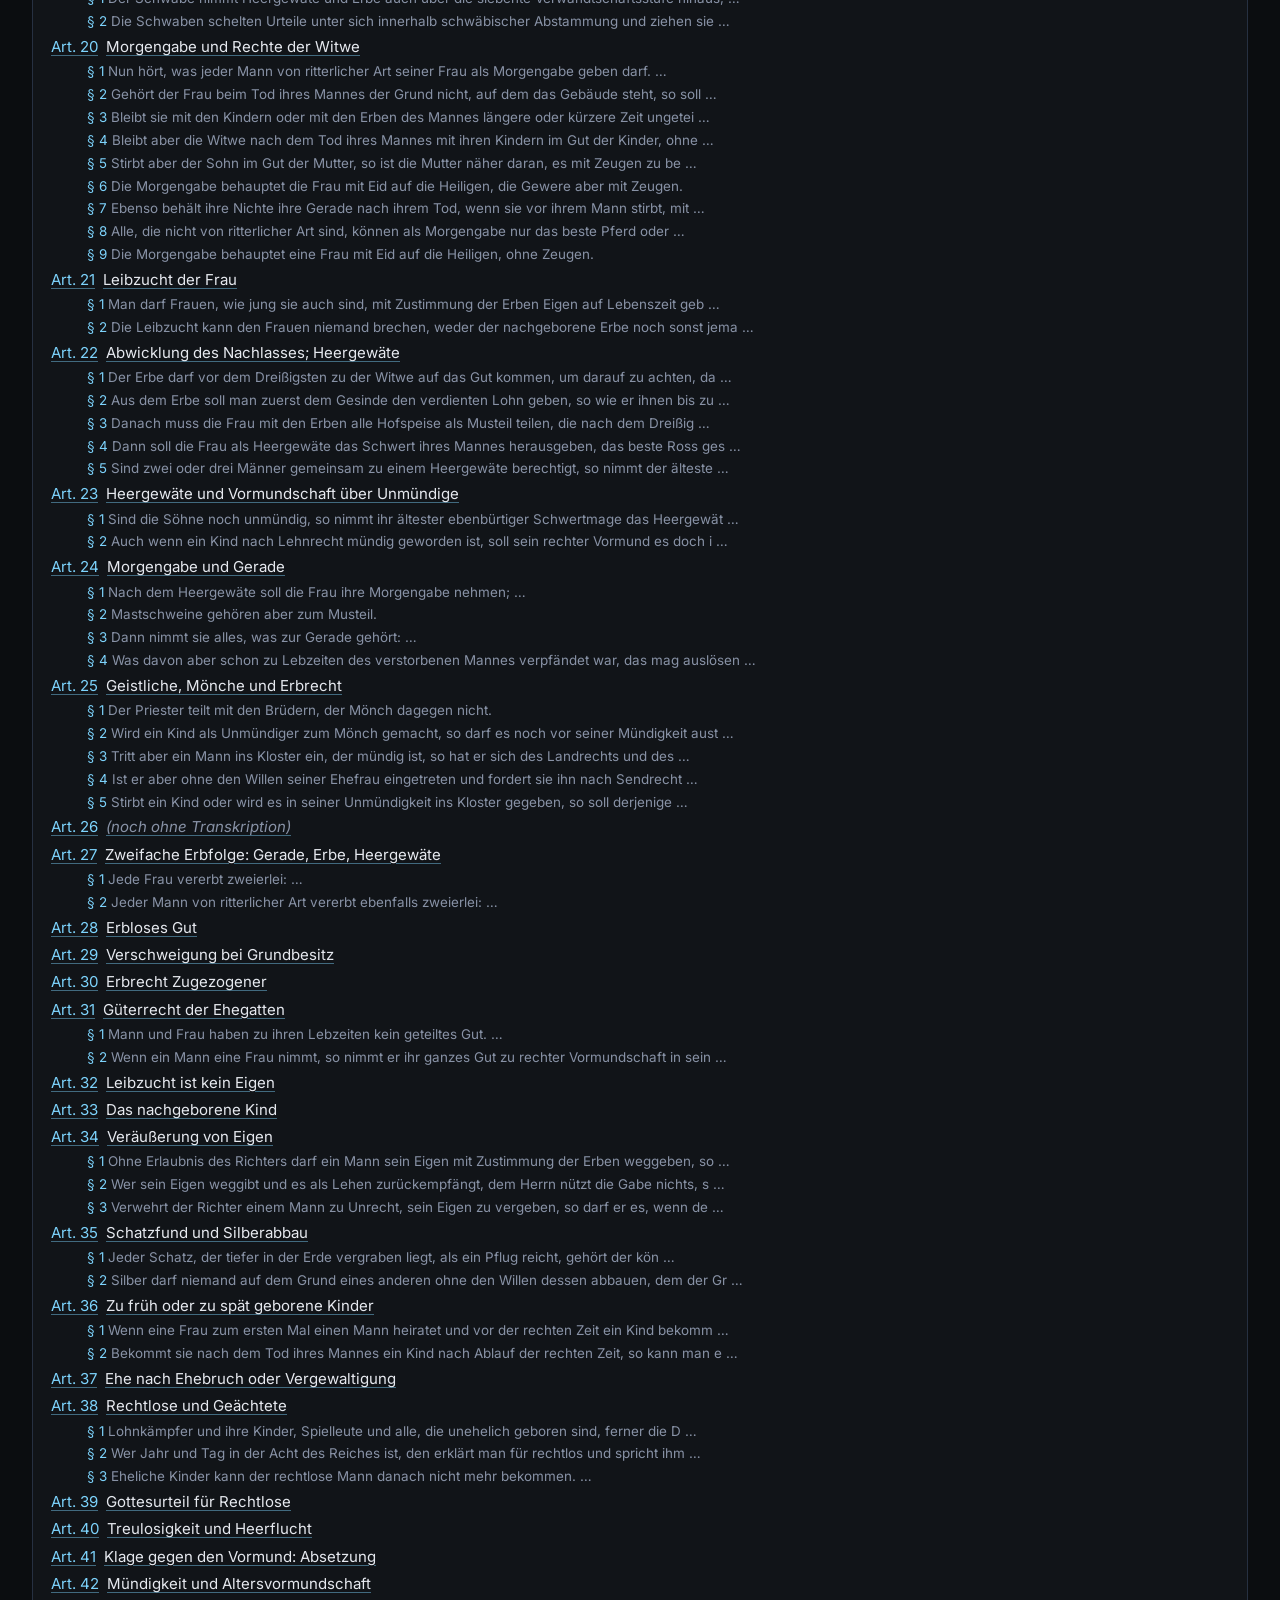
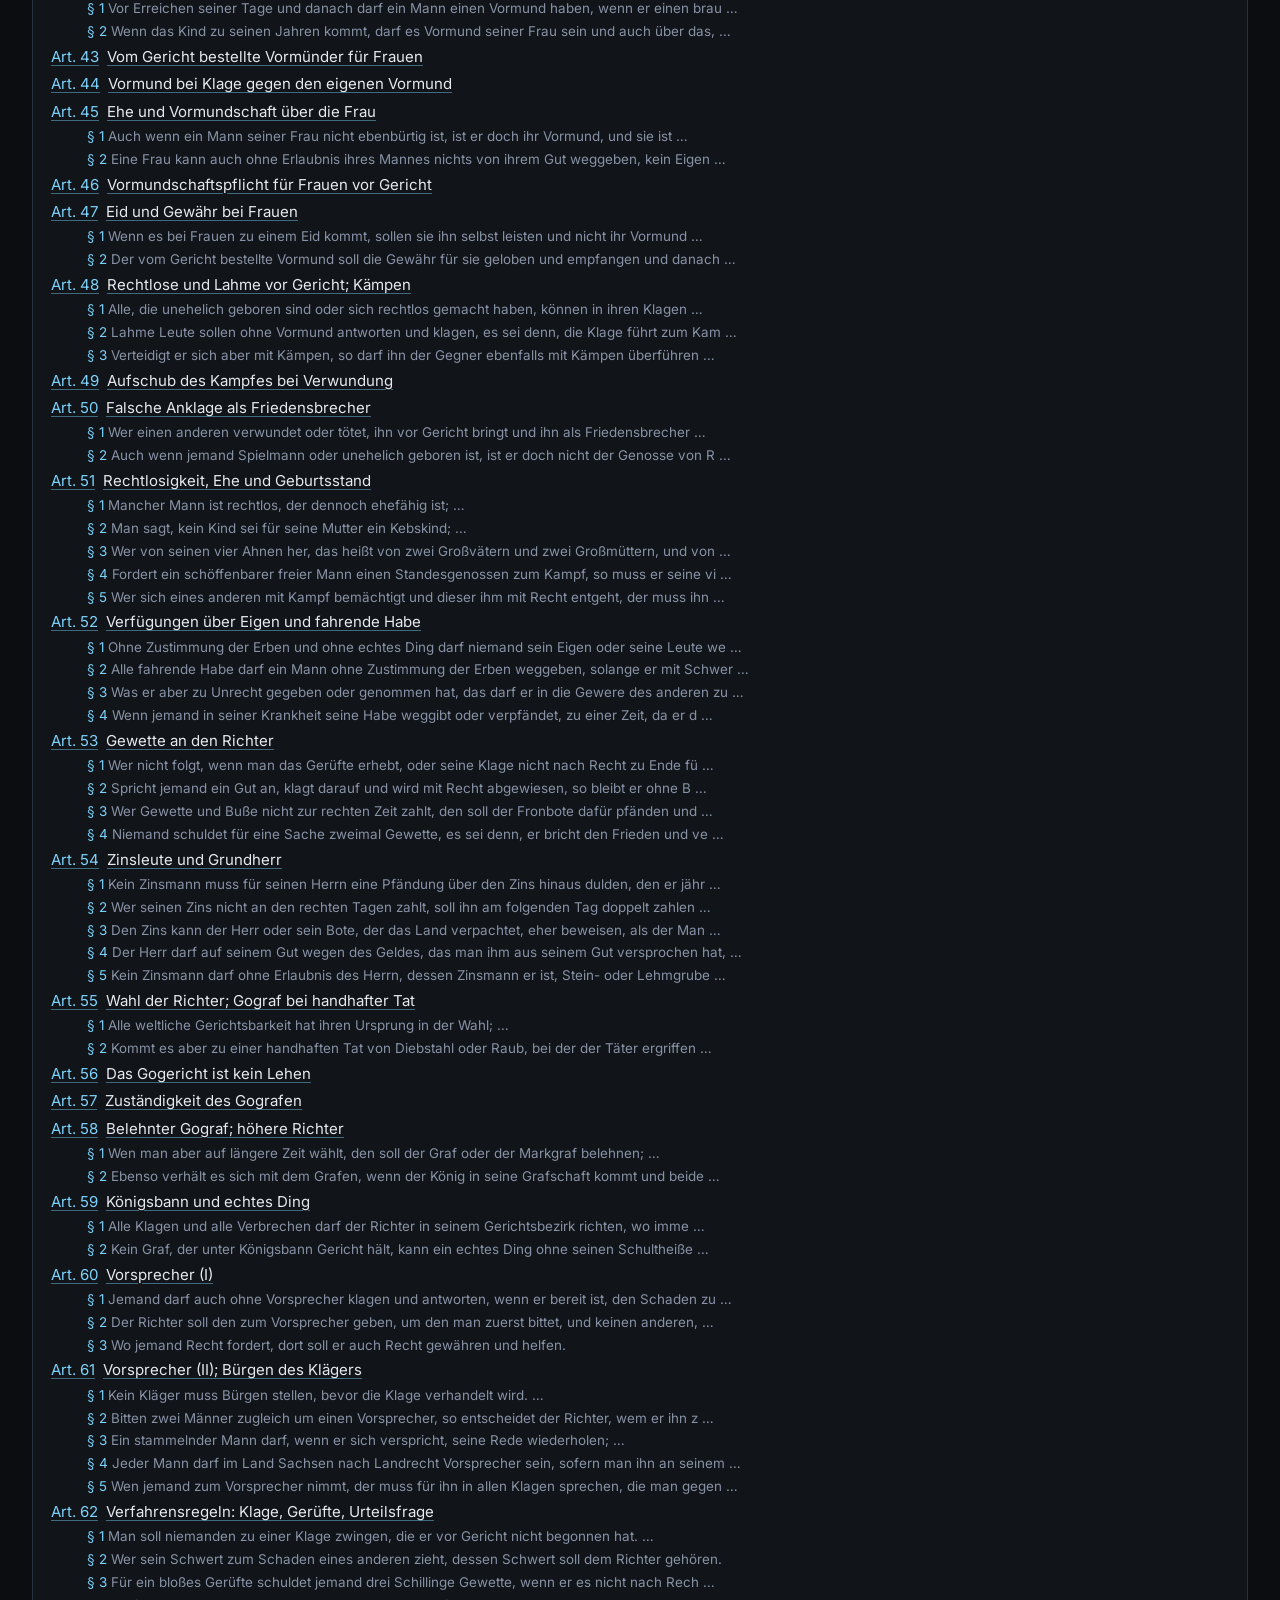
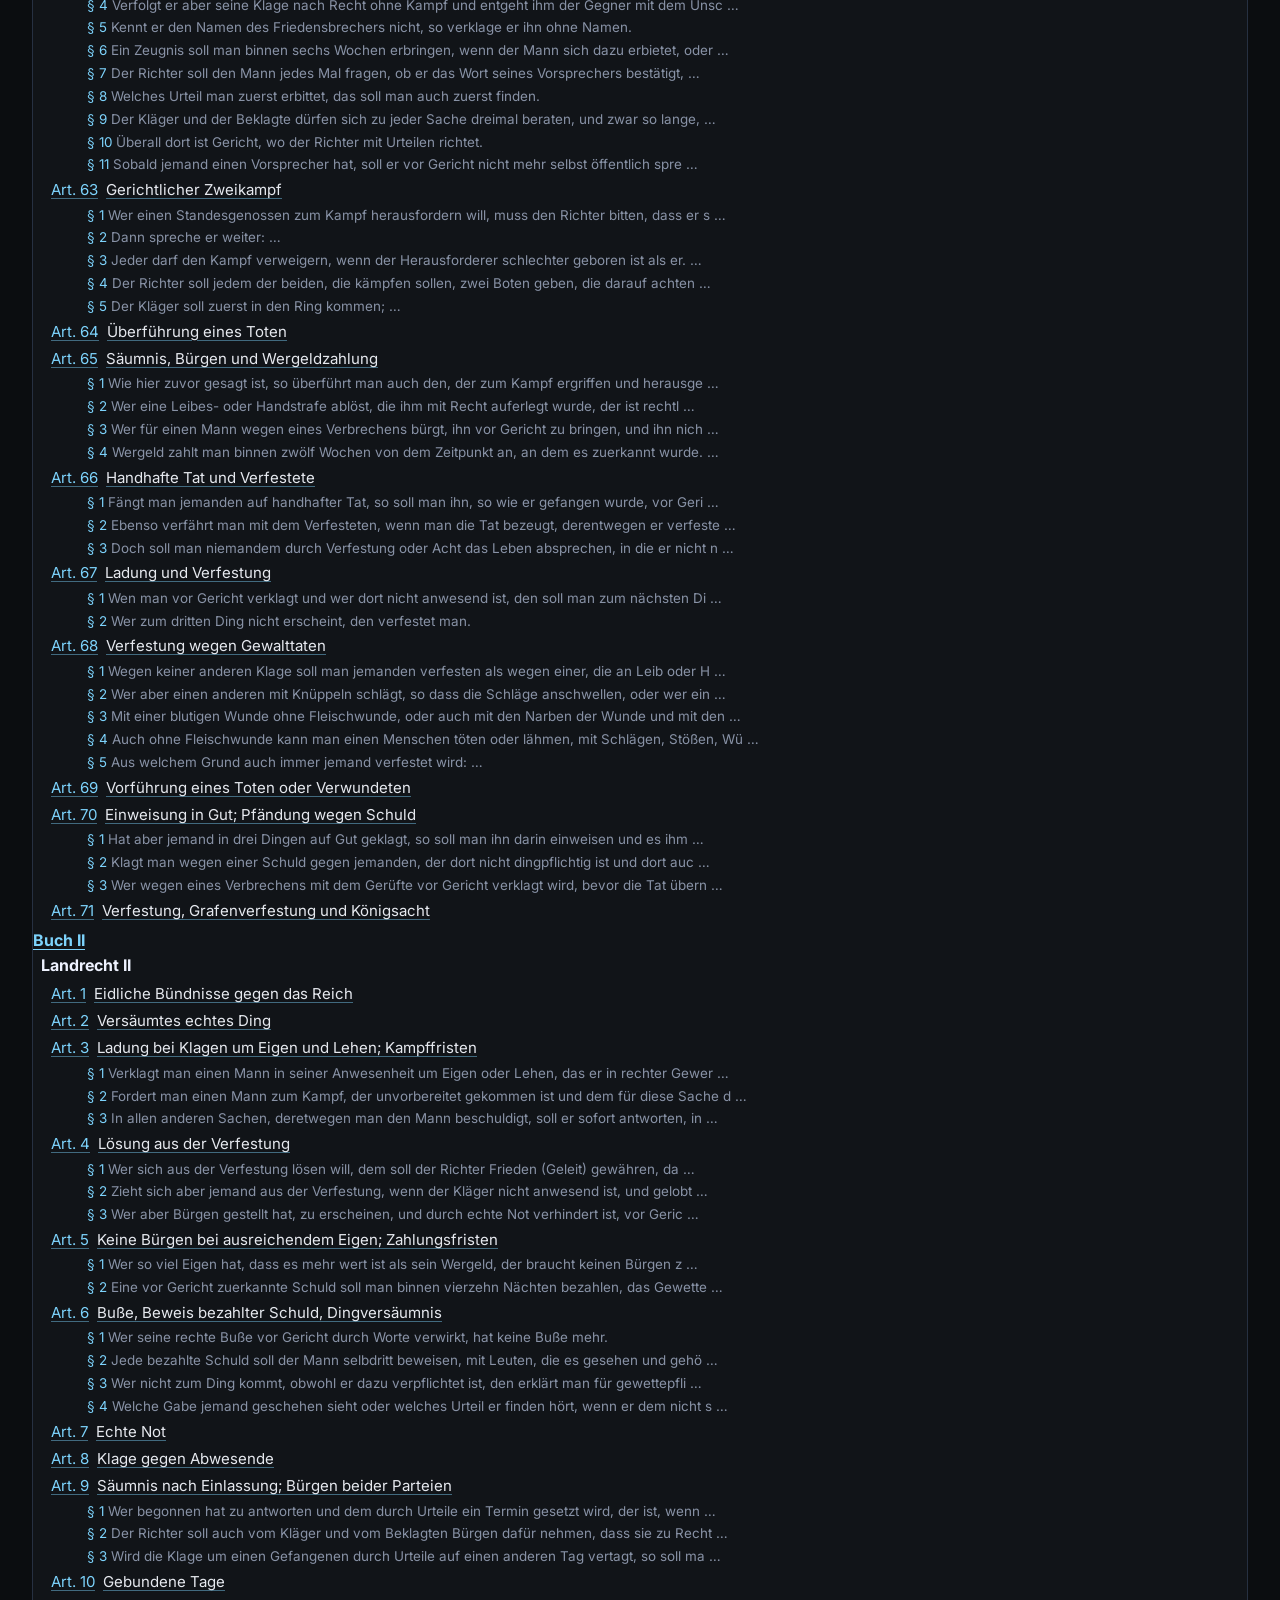
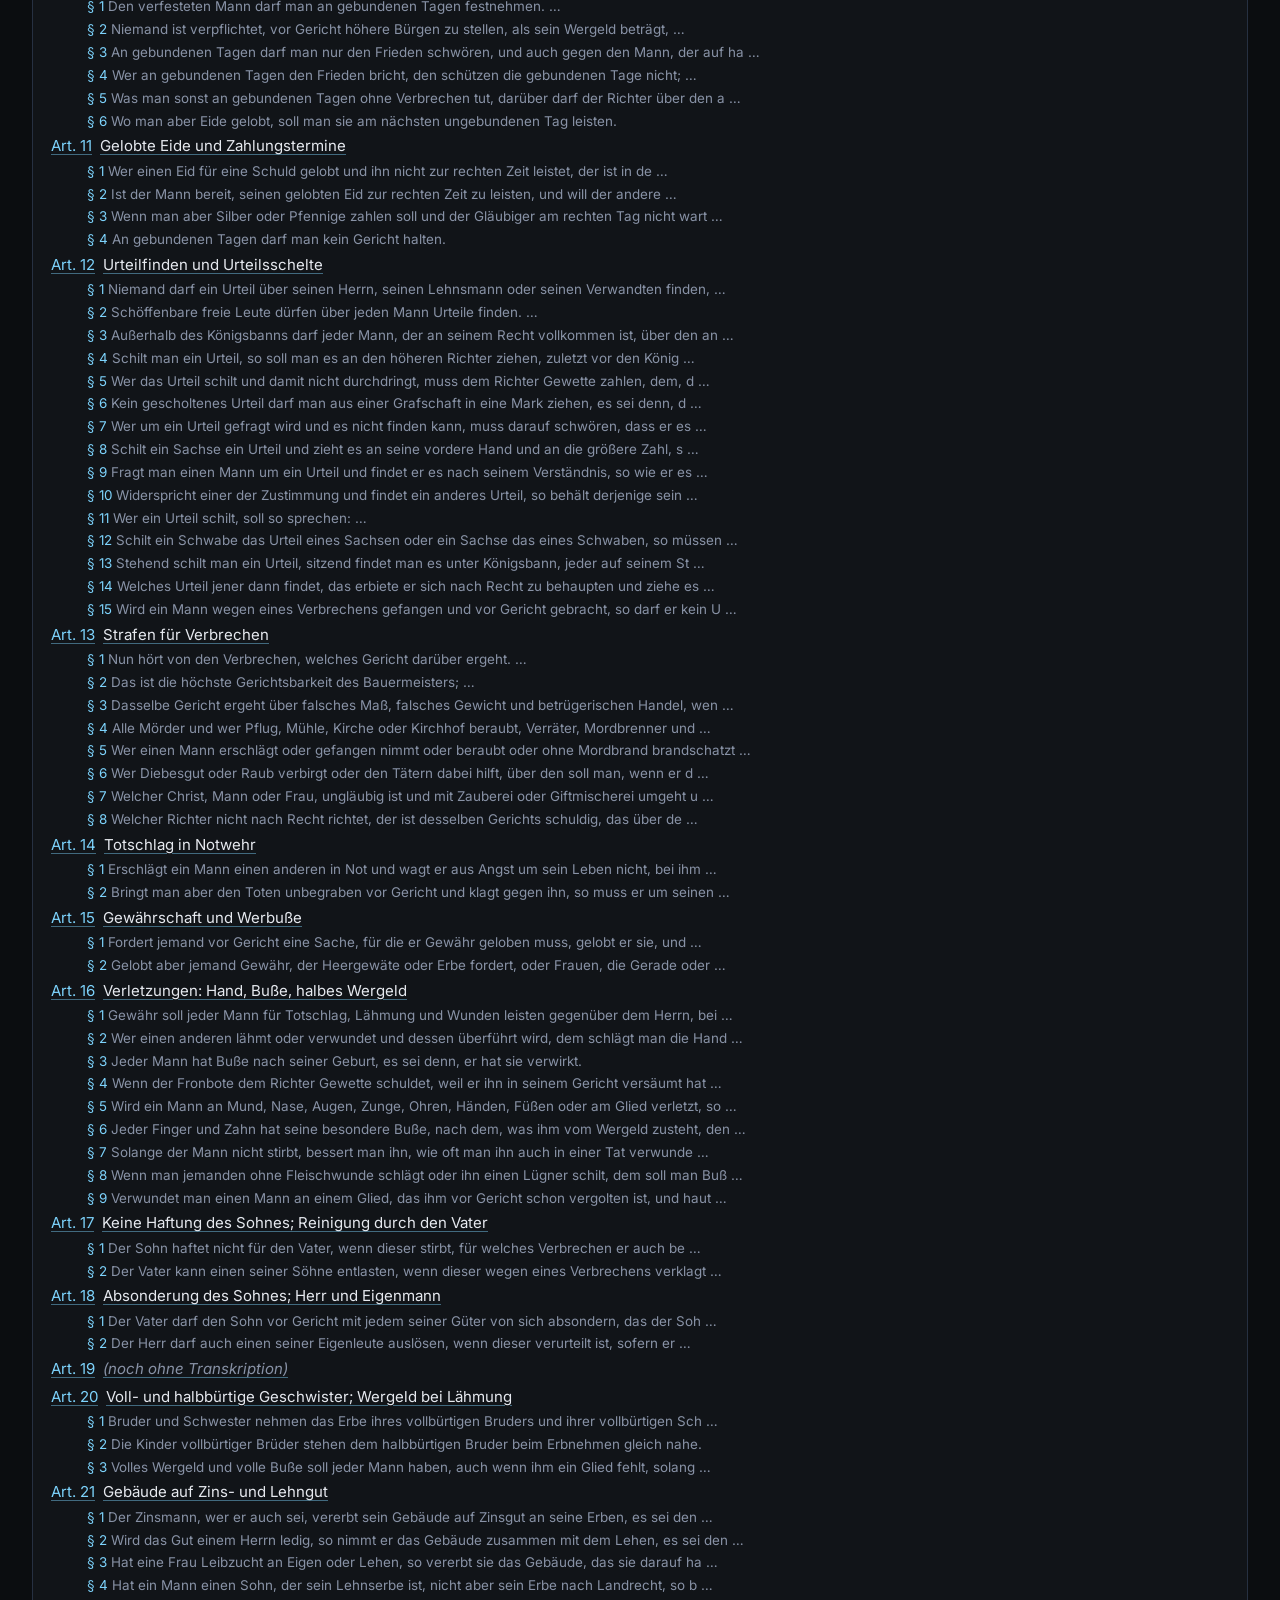
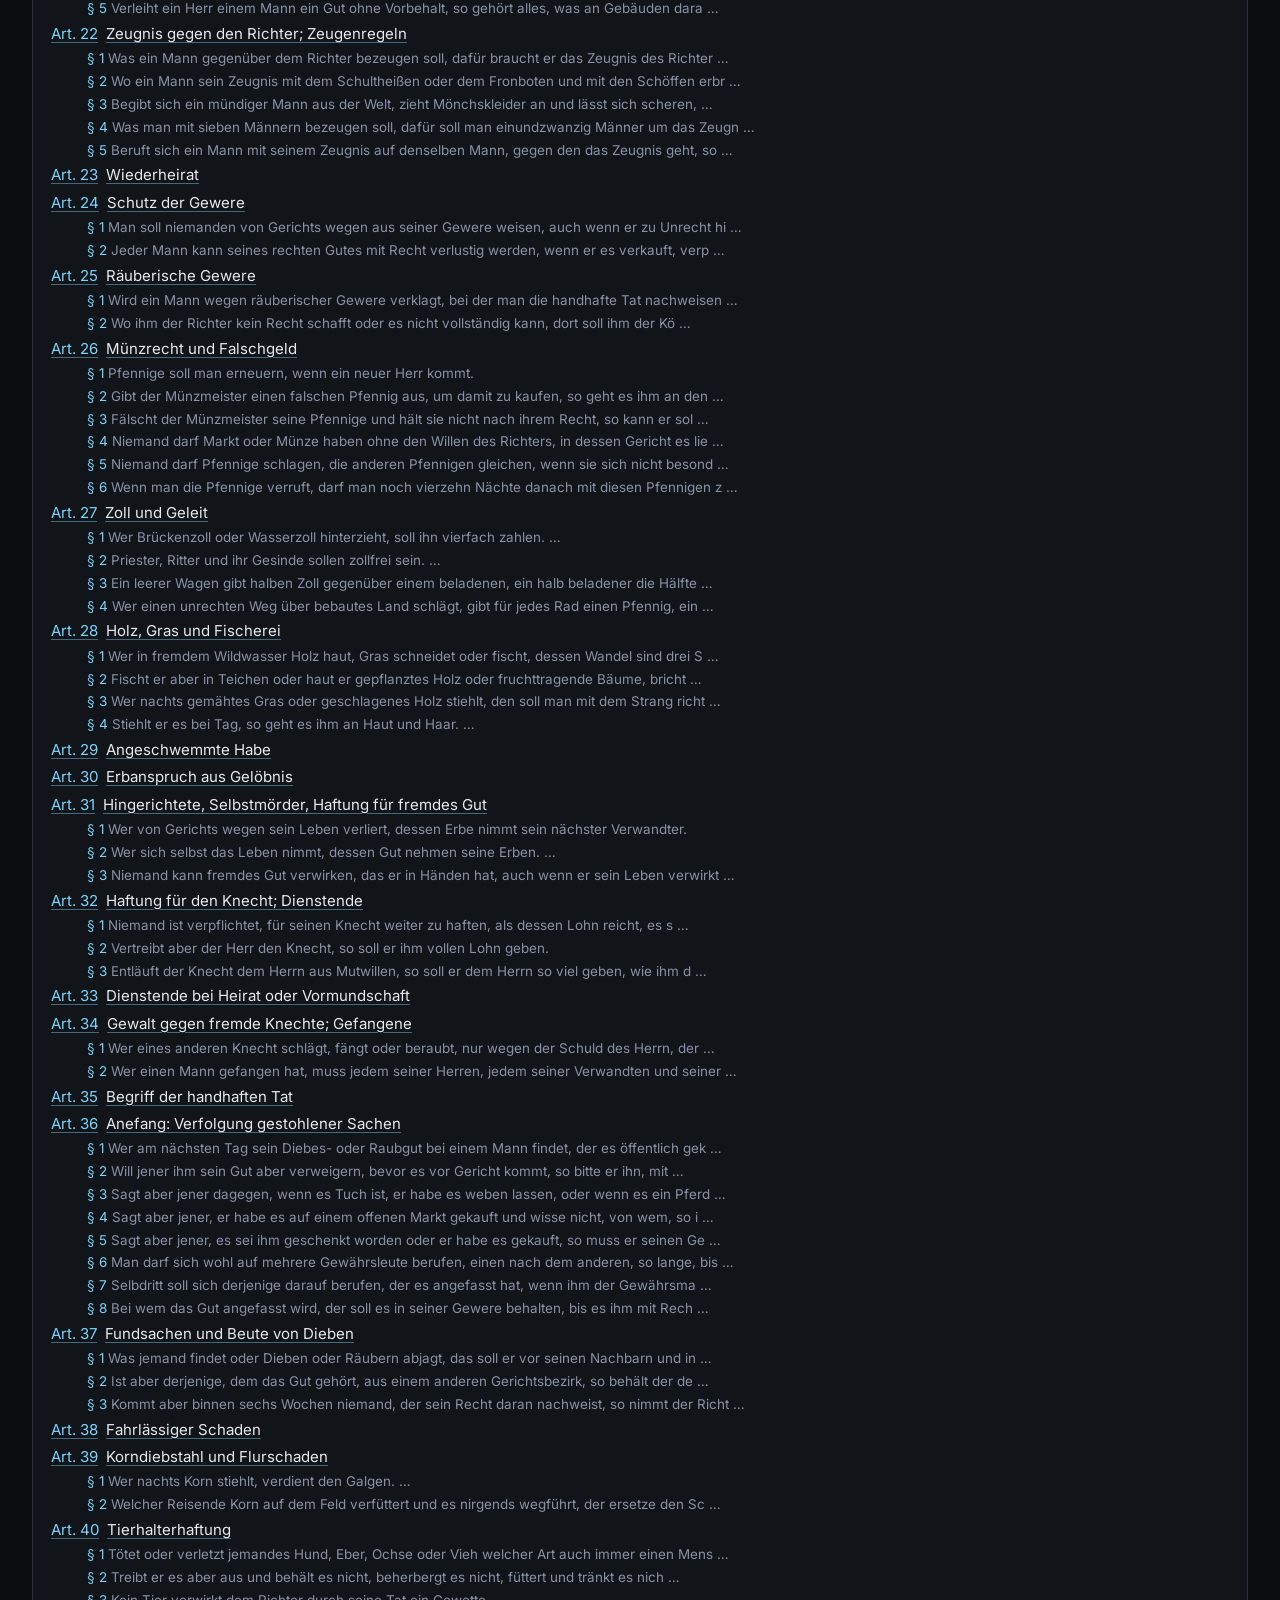
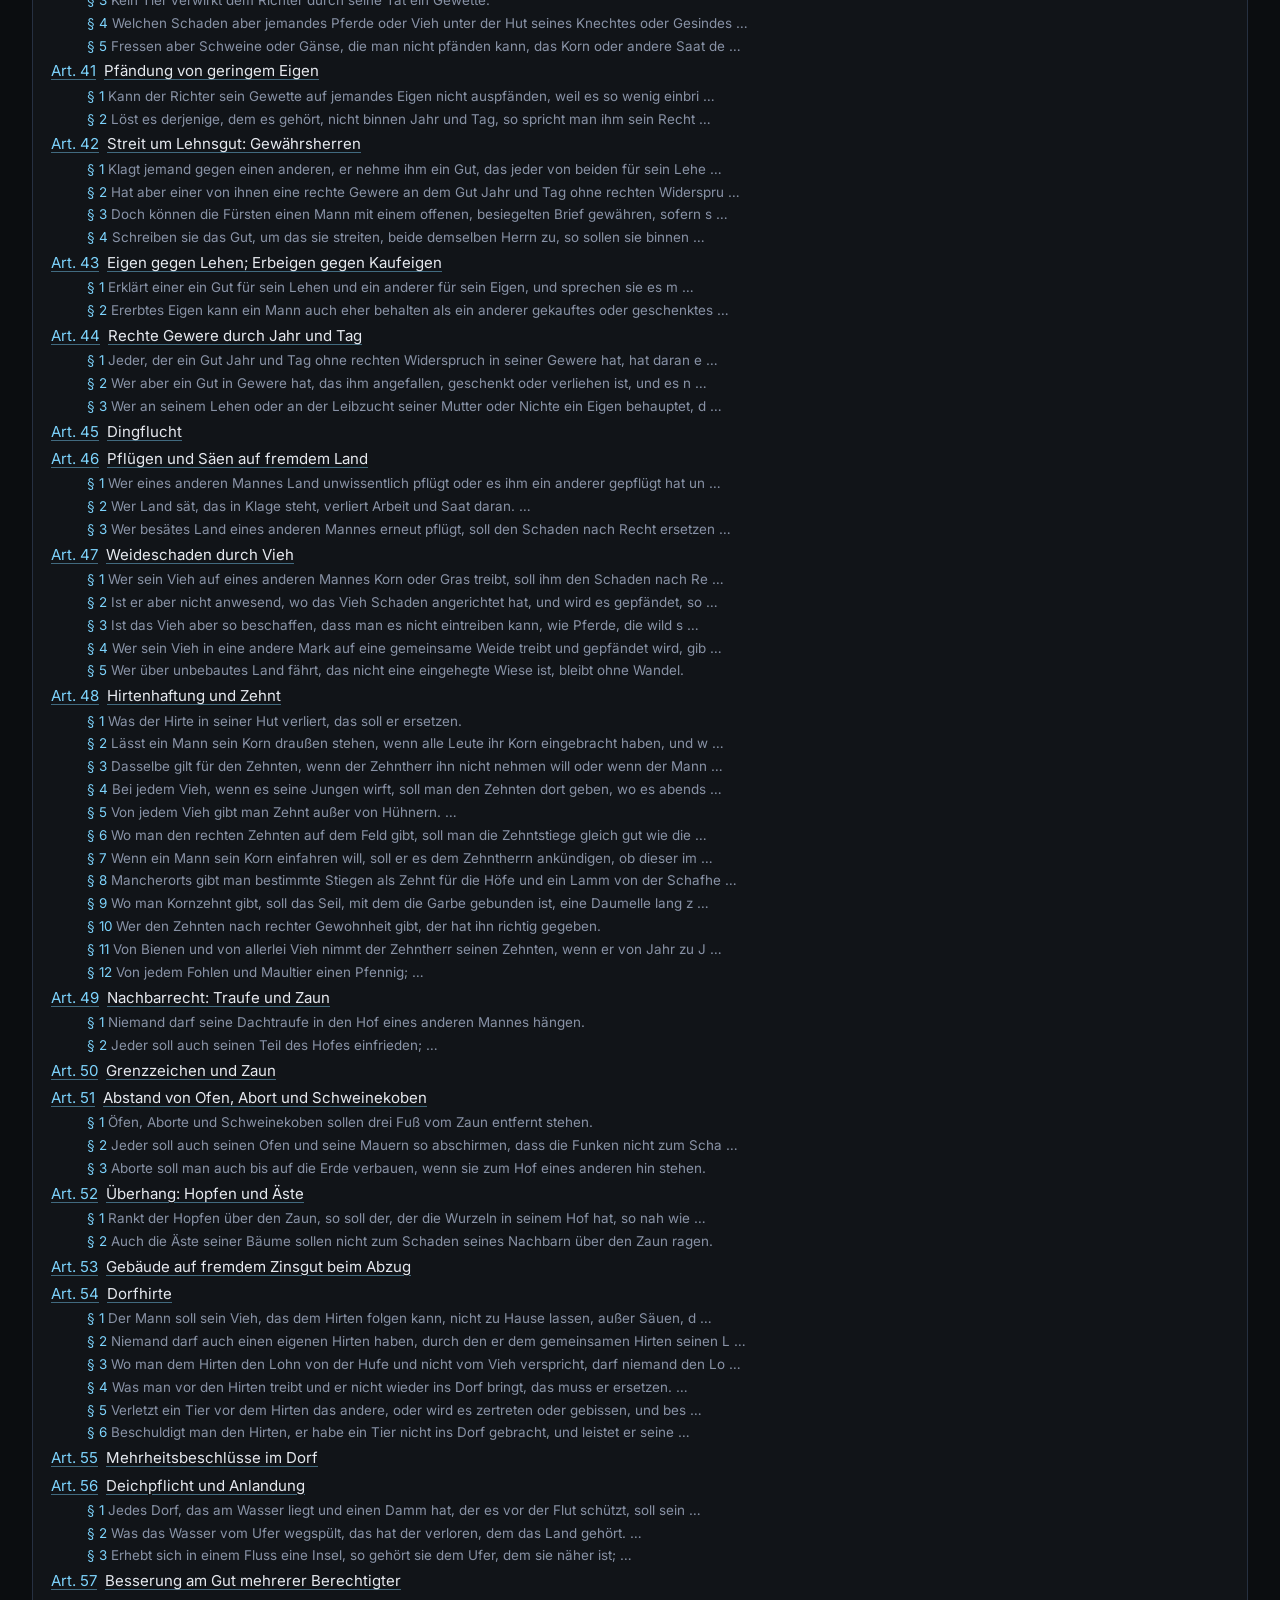
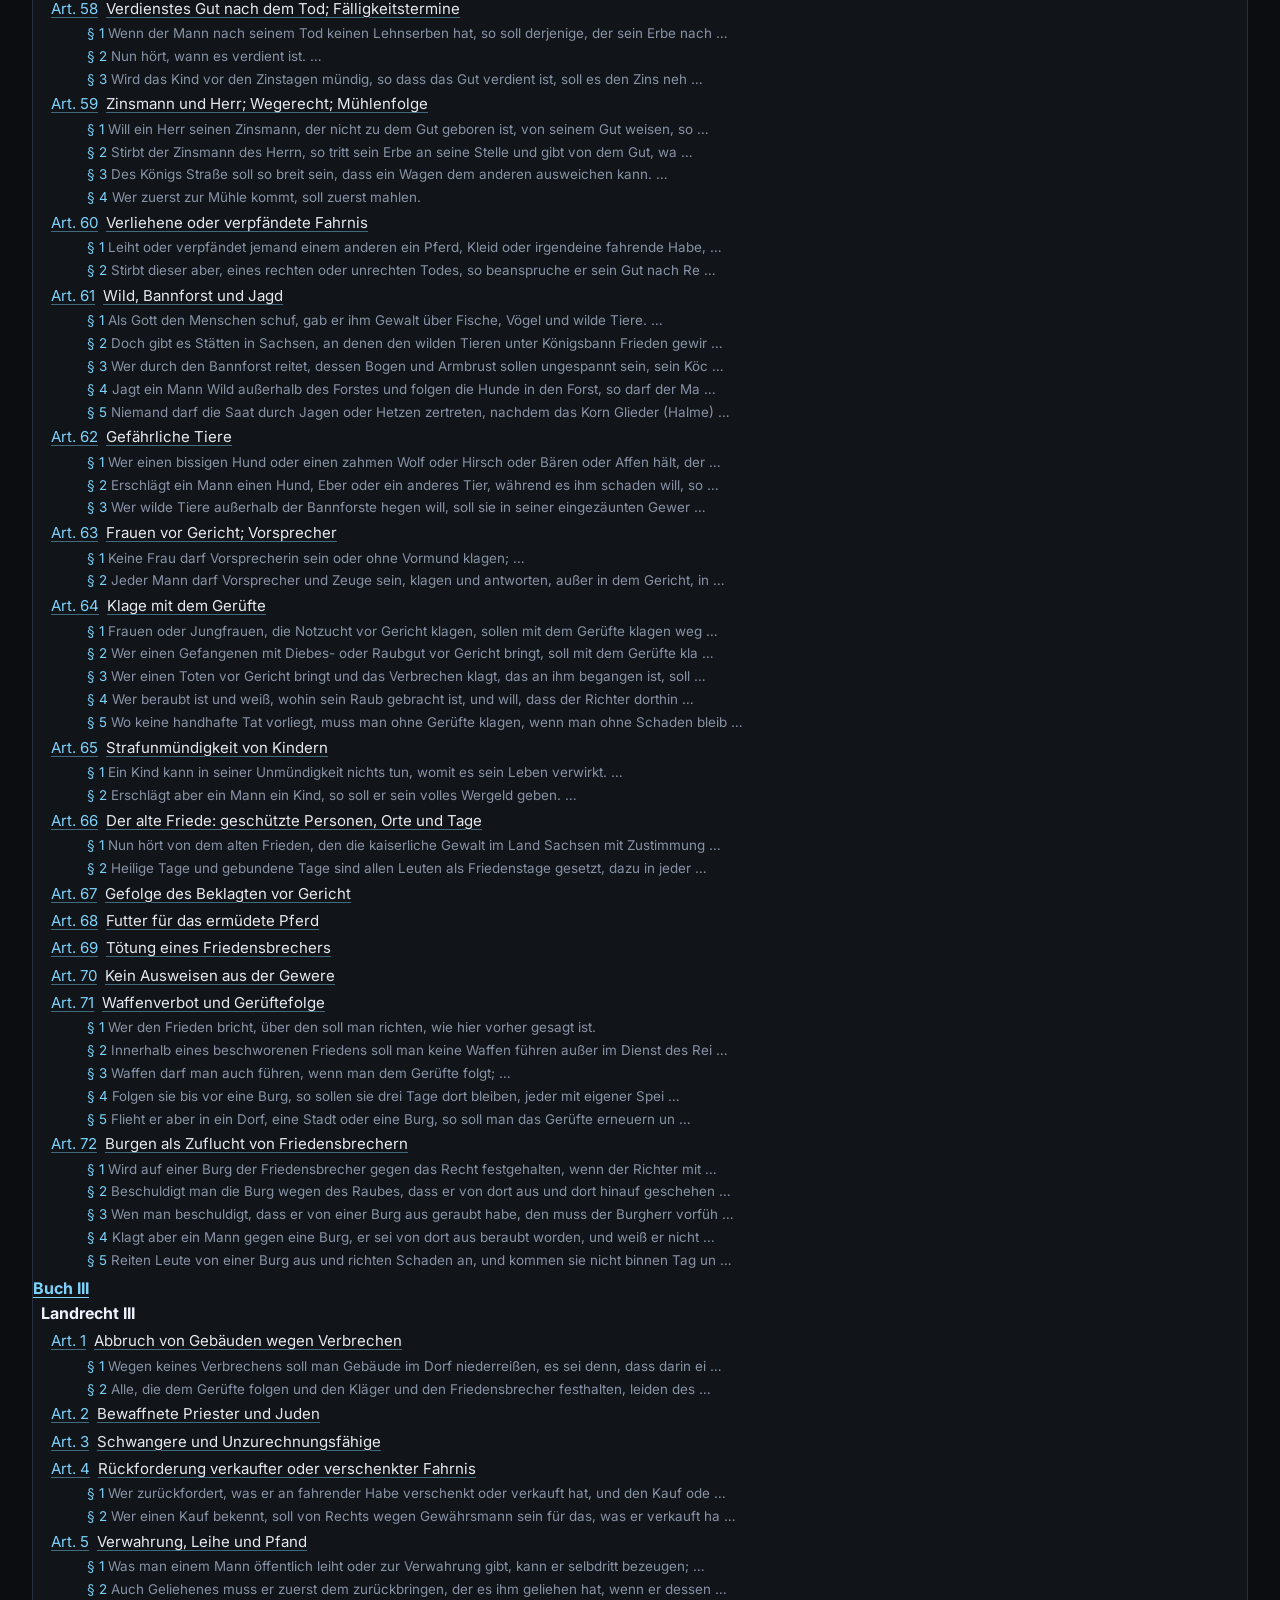
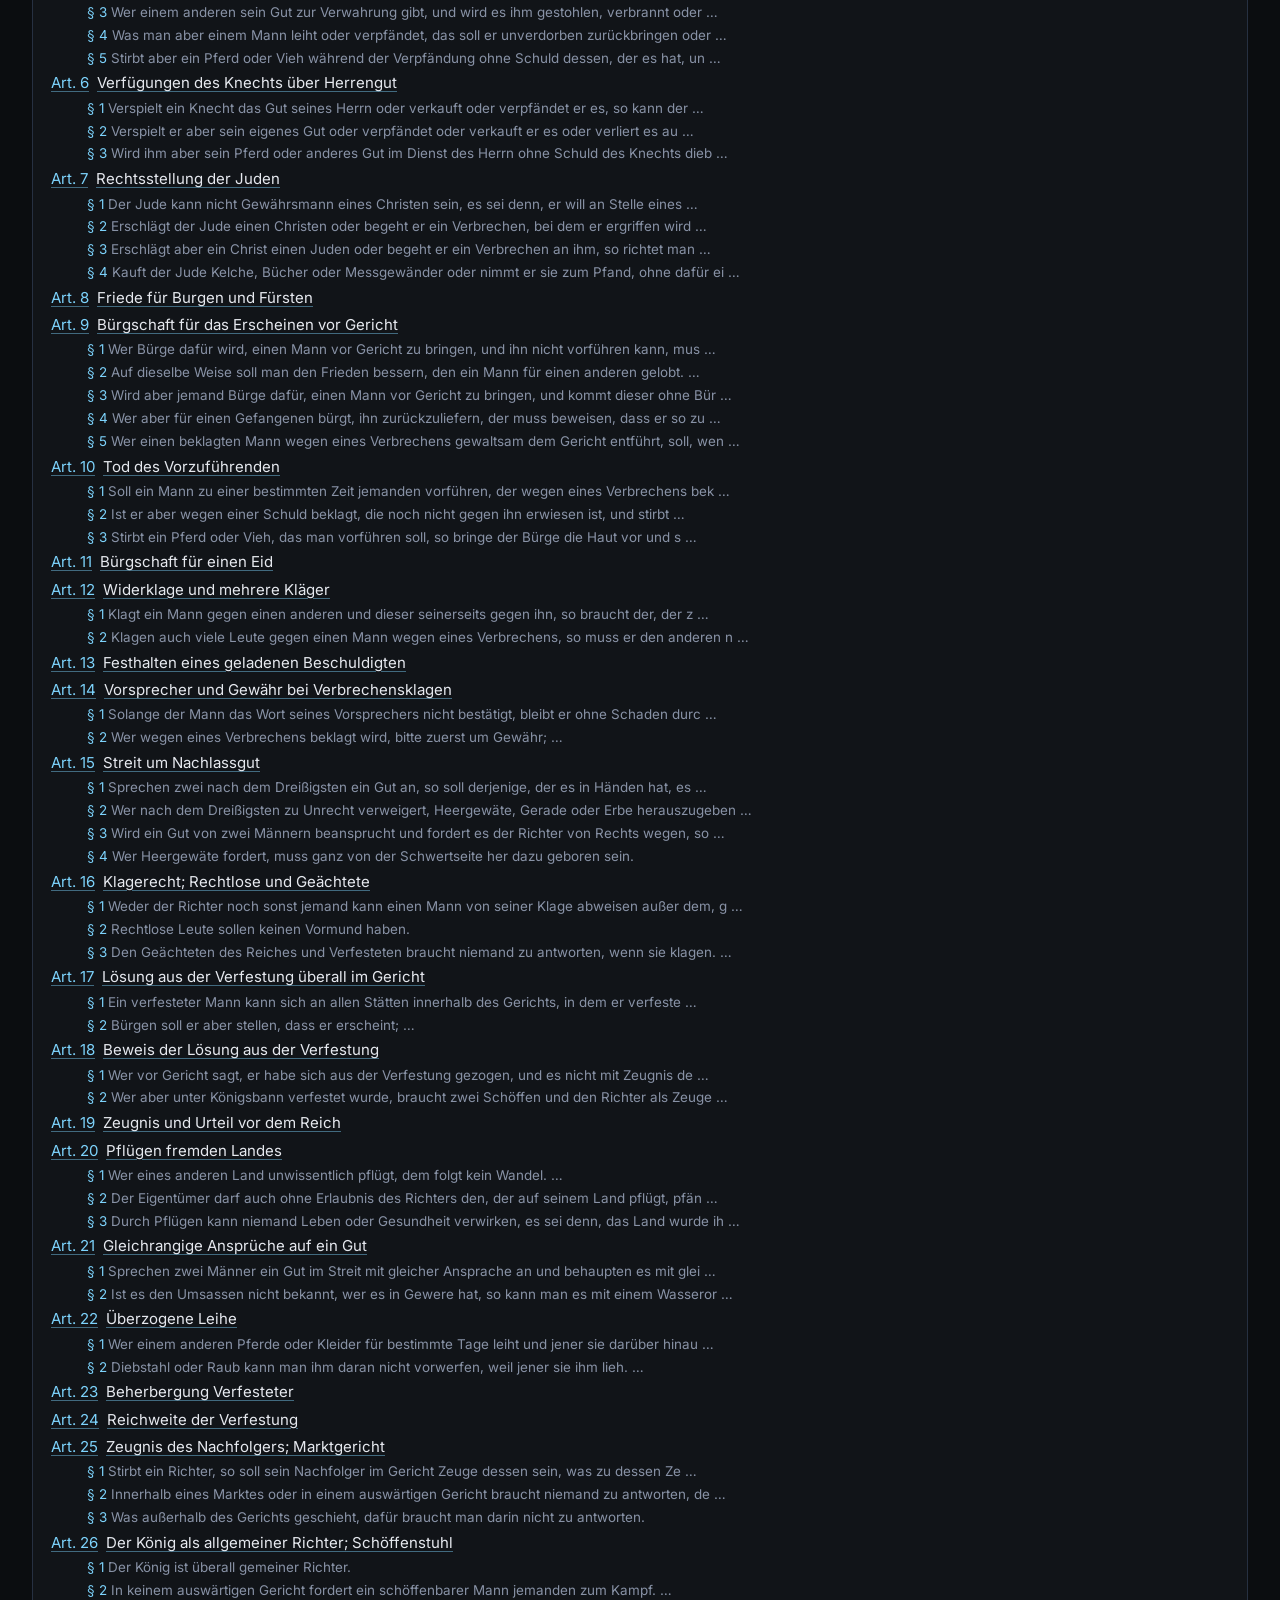
==== commit 279d5d8b: "feat: Artikelansicht ohne Seitenpanel, größerer Handschriften-Ausschnitt - Rechtes Bildpanel entfern" ====
--- a/index.html
+++ b/index.html
@@ -37,7 +37,6 @@
         <span class="app-brand__text">Sachsenspiegel<span>Lab</span></span>
       </a>
       <nav class="app-nav" aria-label="Bereiche">
-        <a href="#home" data-nav="home">Übersicht</a>
         <a href="#article/lr-i-1" data-nav="article">Artikel</a>
         <a href="#manuscript" data-nav="manuscript">Handschrift</a>
         <a href="#context" data-nav="context">Kontext</a>
--- a/css/components.css
+++ b/css/components.css
@@ -94,6 +94,31 @@
 .toc-filter { display: flex; gap: 6px; flex-wrap: wrap; margin: 0 0 10px; }
 .toc-filter input { flex: 1 1 140px; height: 32px; border-radius: 999px; border: 1px solid var(--line-strong); background: var(--surface); padding: 0 12px; color: var(--text); }
 
+/* ---------- Gesamtverzeichnis (gesetze-im-internet-Stil, alles untereinander) ---------- */
+.law-index { background: var(--surface); border: 1px solid var(--line); border-radius: var(--radius); overflow: hidden; }
+.law-index__bar { padding: 10px 16px; background: var(--bar); border-bottom: 1px solid var(--bar-line); color: var(--bar-text); font-weight: 700; }
+.law-index ol { list-style: none; margin: 0; padding: 0; }
+.law-index__list { padding: 10px 16px 18px; }
+.law-index__lvl0 { display: inline-block; margin: 0 0 6px 18px; font-size: .92rem; }
+.law-index__lvl1, .law-index__lvl2 { display: block; font-weight: 700; color: var(--accent); text-decoration: underline; text-underline-offset: 3px; margin-top: 4px; }
+.law-index__lvl1b, .law-index__lvl2b { display: block; font-weight: 700; color: var(--heading); padding-left: 8px; margin-bottom: 2px; }
+.law-index__group > ol > .law-index__group { margin-top: 4px; }
+.law-index__item a {
+  display: flex; gap: 8px; align-items: baseline; padding: 2px 0 2px 18px; color: var(--accent);
+  text-decoration: underline; text-decoration-color: color-mix(in srgb, var(--accent) 45%, transparent); text-underline-offset: 3px; font-size: .94rem;
+}
+.law-index__item a:hover { text-decoration-color: var(--accent); background: var(--surface-2); }
+.law-index__num { white-space: nowrap; }
+.law-index__title { color: var(--text); }
+.law-index__item a.is-missing .law-index__title { color: var(--muted); font-style: italic; }
+.law-index__paras li a {
+  display: block; padding: 1px 0 1px 54px; font-size: .84rem; color: var(--accent); text-decoration: none;
+  white-space: nowrap; overflow: hidden; text-overflow: ellipsis;
+}
+.law-index__paras li a span { color: var(--muted); }
+.law-index__paras li a:hover { background: var(--surface-2); }
+.law-index__paras li a:hover span { color: var(--text-2); }
+
 /* ---------- Artikelkopf ---------- */
 .art-head { margin-bottom: 18px; }
 .art-head__crumbs { display: flex; flex-wrap: wrap; gap: 8px; align-items: center; margin-bottom: 8px; }
@@ -117,7 +142,7 @@
 
 /* ---------- Paragraphen-Zeilen ---------- */
 .sec-cols-head, .sec-row {
-  display: grid; grid-template-columns: minmax(0, 1.05fr) minmax(0, 1fr) minmax(0, .82fr); gap: 0;
+  display: grid; grid-template-columns: minmax(0, 1.75fr) minmax(0, 1fr) minmax(0, .6fr); gap: 0;
 }
 .sec-cols-head { position: sticky; top: calc(var(--shell-offset) + var(--appbar-h)); z-index: 5;
   background: color-mix(in srgb, var(--bg) 92%, transparent); -webkit-backdrop-filter: blur(8px); backdrop-filter: blur(8px);
@@ -318,7 +343,7 @@
 
 /* ---------- Notizen-Übersicht / Dialog ---------- */
 .notes-table td:first-child { white-space: nowrap; }
-dialog.modal { border: 1px solid var(--line-strong); border-radius: var(--radius); background: var(--surface); color: var(--text); padding: 20px; max-width: min(560px, 92vw); box-shadow: var(--shadow); }
+dialog.modal { border: 1px solid var(--line-strong); border-radius: var(--radius); background: var(--surface); color: var(--text); padding: 20px; width: min(600px, 94vw); max-width: 94vw; box-shadow: var(--shadow); }
 dialog.modal::backdrop { background: rgba(0, 0, 0, .55); }
 dialog.modal h2 { margin: 0 0 8px; font-size: 1.15rem; }
 dialog.modal .row { display: flex; gap: 8px; justify-content: flex-end; flex-wrap: wrap; margin-top: 14px; }
@@ -354,3 +379,91 @@
   .ladder__note { margin: -2px 0 8px; text-align: center; }
   .art-pager { flex-direction: column; }
 }
+
+/* ---------- SVG-Ebene im Viewer: Textzeilen, Formen ---------- */
+.ov-svg { overflow: visible; pointer-events: none; }
+.ov-svg .tl { pointer-events: auto; cursor: pointer; }
+.ov-svg.no-text .tl:not(.is-hl) { display: none; }
+.ov-svg .tl-bg { fill: rgba(255, 250, 238, var(--tl-opacity, .78)); stroke: rgba(30, 40, 90, .25); stroke-width: 1; vector-effect: non-scaling-stroke; }
+.ov-svg .tl-text { fill: #1b1407; font-family: "EB Garamond", Georgia, serif; opacity: calc(var(--tl-opacity, .78) + .15); }
+.ov-svg .tl:hover .tl-bg { stroke: #1f3a8a; stroke-width: 2; }
+.ov-svg .tl.is-hl .tl-bg { fill: rgba(125, 211, 252, .38); stroke: #0ea5e9; stroke-width: 2.5; }
+.ov-svg.no-text .tl.is-hl .tl-text { display: none; }
+.ov-svg.no-text .tl.is-hl .tl-bg { fill: rgba(56, 189, 248, .28); }
+.ov-svg .sh { pointer-events: auto; cursor: pointer; outline: none; }
+.ov-svg .sh-stroke { fill: none; vector-effect: non-scaling-stroke; stroke-linecap: round; stroke-linejoin: round; }
+.ov-svg .sh-fill { fill-opacity: .1; }
+.ov-svg .sh-hit { fill: transparent; stroke: transparent; stroke-width: 14; vector-effect: non-scaling-stroke; pointer-events: all; }
+.ov-svg .sh-hit--line { fill: none; pointer-events: stroke; }
+.ov-svg .sh.is-active .sh-fill, .ov-svg .sh:focus-visible .sh-fill { fill-opacity: .3; }
+.ov-svg .sh.is-active .sh-stroke, .ov-svg .sh:focus-visible .sh-stroke { filter: drop-shadow(0 0 3px rgba(255,255,255,.9)); }
+.ov-svg .sh-label text { fill: #111; font-family: Inter, system-ui, sans-serif; font-weight: 700; }
+.ov-svg .draw-layer .sh-stroke { stroke-dasharray: 6 4; }
+
+/* ---------- Werkzeugleiste im Viewer ---------- */
+.tool-bar { display: flex; flex-wrap: wrap; gap: 6px; align-items: center; padding: 8px 10px; border-radius: var(--radius); background: var(--surface); border: 1px solid var(--line); margin-bottom: 10px; }
+.tool-bar .sep { width: 1px; align-self: stretch; background: var(--line-strong); margin: 0 4px; }
+.tool-btn { display: inline-flex; align-items: center; gap: 6px; height: 32px; padding: 0 10px; border-radius: 8px; border: 1px solid var(--line-strong); background: var(--surface-2); color: var(--text); cursor: pointer; font-size: .82rem; font-weight: 600; }
+.tool-btn[aria-pressed="true"] { background: var(--accent); color: var(--accent-ink); border-color: var(--accent); }
+.tool-bar input[type="color"] { width: 34px; height: 30px; padding: 0; border: 1px solid var(--line-strong); border-radius: 8px; background: none; cursor: pointer; }
+.tool-bar label { display: inline-flex; align-items: center; gap: 5px; font-size: .8rem; color: var(--text-2); }
+.tool-bar input[type="range"] { width: 90px; }
+.tool-bar select { border-radius: 8px; border: 1px solid var(--line-strong); background: var(--surface); color: var(--text); padding: 4px 6px; }
+
+/* ---------- Glossen ---------- */
+.gloss { border: 1px solid var(--line); border-left: 4px solid var(--gloss-color, var(--accent-2)); border-radius: 10px; padding: 8px 10px; background: var(--surface); font-size: .9rem; cursor: pointer; }
+.gloss.is-active { box-shadow: 0 0 0 2px var(--gloss-color, var(--accent)); }
+.gloss__head { display: flex; gap: 6px; align-items: center; font-size: .74rem; color: var(--muted); margin-bottom: 4px; }
+.gloss__body { overflow-wrap: anywhere; }
+.gloss__body ul, .gloss__body ol, .note__html ul, .note__html ol { margin: 4px 0; padding-left: 20px; }
+.gloss__body blockquote, .note__html blockquote { margin: 4px 0; padding-left: 10px; border-left: 3px solid var(--line-strong); color: var(--text-2); }
+.layer-chip { display: inline-flex; align-items: center; gap: 4px; font-size: .7rem; padding: 1px 7px; border-radius: 999px; border: 1px solid var(--line-strong); color: var(--text-2); }
+
+/* ---------- Rich-Text-Editor ---------- */
+.editor { border: 1px solid var(--line-strong); border-radius: 10px; background: var(--surface); overflow: hidden; }
+.ed-toolbar { display: flex; flex-wrap: wrap; gap: 2px; padding: 4px; border-bottom: 1px solid var(--line); background: var(--surface-2); }
+.ed-btn { min-width: 28px; height: 26px; border: 1px solid transparent; border-radius: 6px; background: none; color: var(--text); cursor: pointer; font-size: .84rem; }
+.ed-btn:hover { border-color: var(--line-strong); background: var(--surface); }
+.ed-area { min-height: 80px; max-height: 280px; overflow: auto; padding: 8px 10px; outline: none; font-size: .92rem; }
+.ed-area:empty::before { content: attr(data-placeholder); color: var(--muted); }
+.ed-area blockquote { margin: 4px 0; padding-left: 10px; border-left: 3px solid var(--line-strong); }
+
+/* Klickbare Texte in der Artikelansicht (→ Markierung im Bild) */
+.sec-row.has-layout .src-text, .sec-row.has-layout .trans-text { cursor: pointer; border-radius: 6px; transition: background .15s; }
+.sec-row.has-layout .src-text:hover, .sec-row.has-layout .trans-text:hover { background: color-mix(in srgb, var(--accent) 8%, transparent); }
+.sec-row.is-linked .src-text, .sec-row.is-linked .trans-text { background: color-mix(in srgb, var(--accent) 12%, transparent); box-shadow: inset 3px 0 0 var(--accent); }
+
+/* ---------- Handschriften-Ausschnitt je Paragraph + Satzmarkierung ---------- */
+.ms-crops { display: grid; gap: 8px; margin: 4px 0 6px; }
+.ms-crop {
+  position: relative; margin: 0; overflow: hidden; border-radius: 8px; cursor: zoom-in;
+  background: #2a2216; box-shadow: 0 0 0 1px var(--line, rgba(255,255,255,.08)), 0 6px 18px rgba(0,0,0,.25);
+}
+.ms-crop img { position: absolute; max-width: none; height: auto; display: block; user-select: none; }
+.ms-crop .crop-svg { position: absolute; inset: 0; width: 100%; height: 100%; pointer-events: none; }
+.ms-crop .crop-dim { fill: rgba(8, 10, 18, .48); transition: fill .2s; }
+.ms-crop:hover .crop-dim { fill: rgba(8, 10, 18, .3); }
+.ms-crop .crop-sec rect { fill: none; stroke: #38bdf8; stroke-width: 1.6; vector-effect: non-scaling-stroke; opacity: .85; }
+.ms-crop .mk, .ov-svg .mk {
+  fill: rgba(250, 204, 21, .42); stroke: #eab308; stroke-width: 1.5; vector-effect: non-scaling-stroke;
+  mix-blend-mode: multiply;
+}
+.ov-svg .mk-layer { pointer-events: none; }
+.ms-crop__open { text-decoration: none;
+  position: absolute; right: 6px; bottom: 6px; font: 600 .72rem/1 var(--font-ui, Inter, sans-serif);
+  padding: 5px 8px; border-radius: 999px; border: 0; cursor: pointer;
+  background: rgba(10, 14, 28, .78); color: #e5edff; backdrop-filter: blur(4px);
+}
+.ms-crop__open:hover, .ms-crop__open:focus-visible { background: var(--accent); color: #04121f; }
+.crop-note { font-size: .74rem; color: var(--muted); margin: 2px 0 8px; }
+.src-details { margin: 4px 0 8px; }
+.src-details > summary { cursor: pointer; font-size: .8rem; color: var(--muted); padding: 4px 0; }
+.src-details[open] > summary { margin-bottom: 4px; }
+.sec-row.has-crop .trans-text { cursor: default; }
+.sent { border-radius: 4px; cursor: pointer; transition: background .12s, box-shadow .12s; box-decoration-break: clone; -webkit-box-decoration-break: clone; }
+.sent:hover, .sent:focus-visible, .sent.is-on { background: rgba(250, 204, 21, .26); box-shadow: 0 0 0 2px rgba(250, 204, 21, .26); outline: none; }
+.sent.is-pinned { background: rgba(250, 204, 21, .4); box-shadow: 0 0 0 2px rgba(234, 179, 8, .55); }
+.osent { border-radius: 3px; transition: background .12s; }
+.osent:hover, .osent.is-on { background: rgba(250, 204, 21, .26); cursor: pointer; }
+[data-theme="light"] .sent.is-on, [data-theme="light"] .sent:hover { background: rgba(250, 204, 21, .45); }
+.ov-svg .mk { mix-blend-mode: normal; fill: rgba(250, 204, 21, .55); stroke: #ca8a04; stroke-width: 2.5; }
